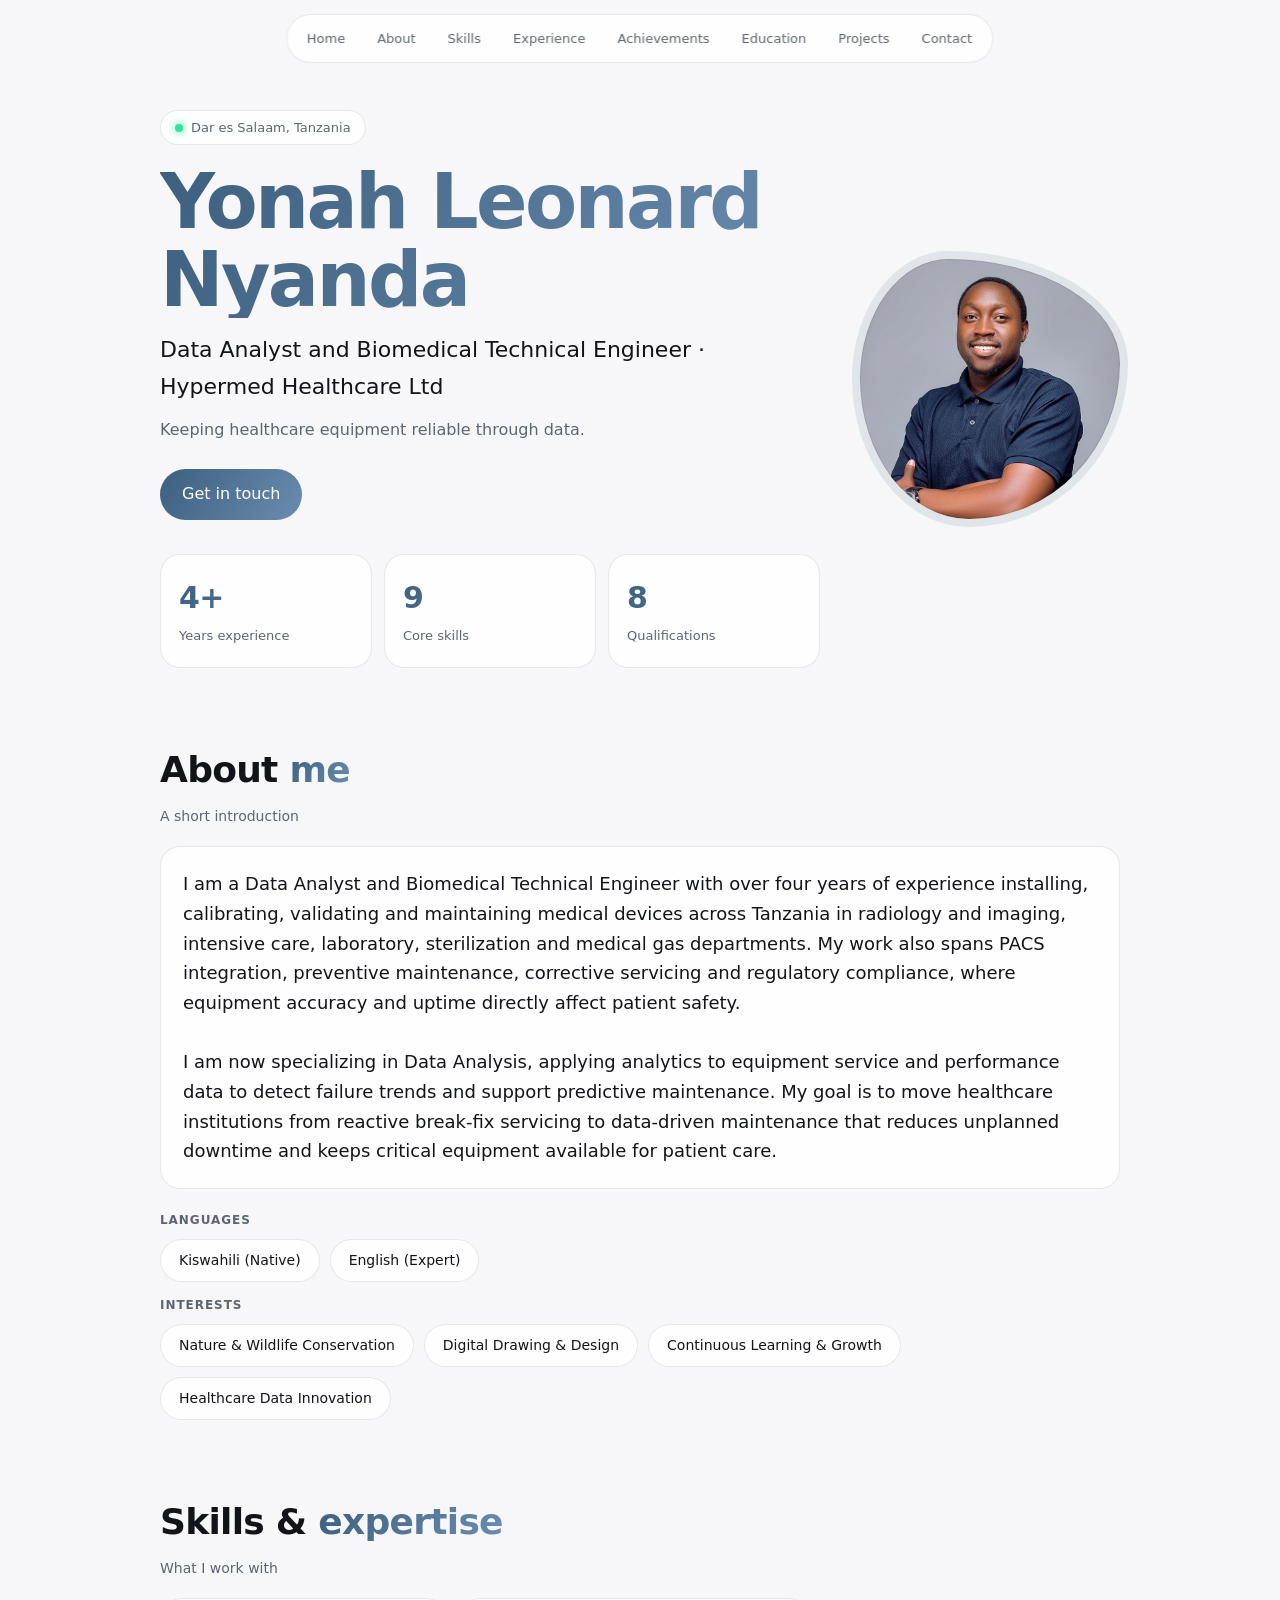
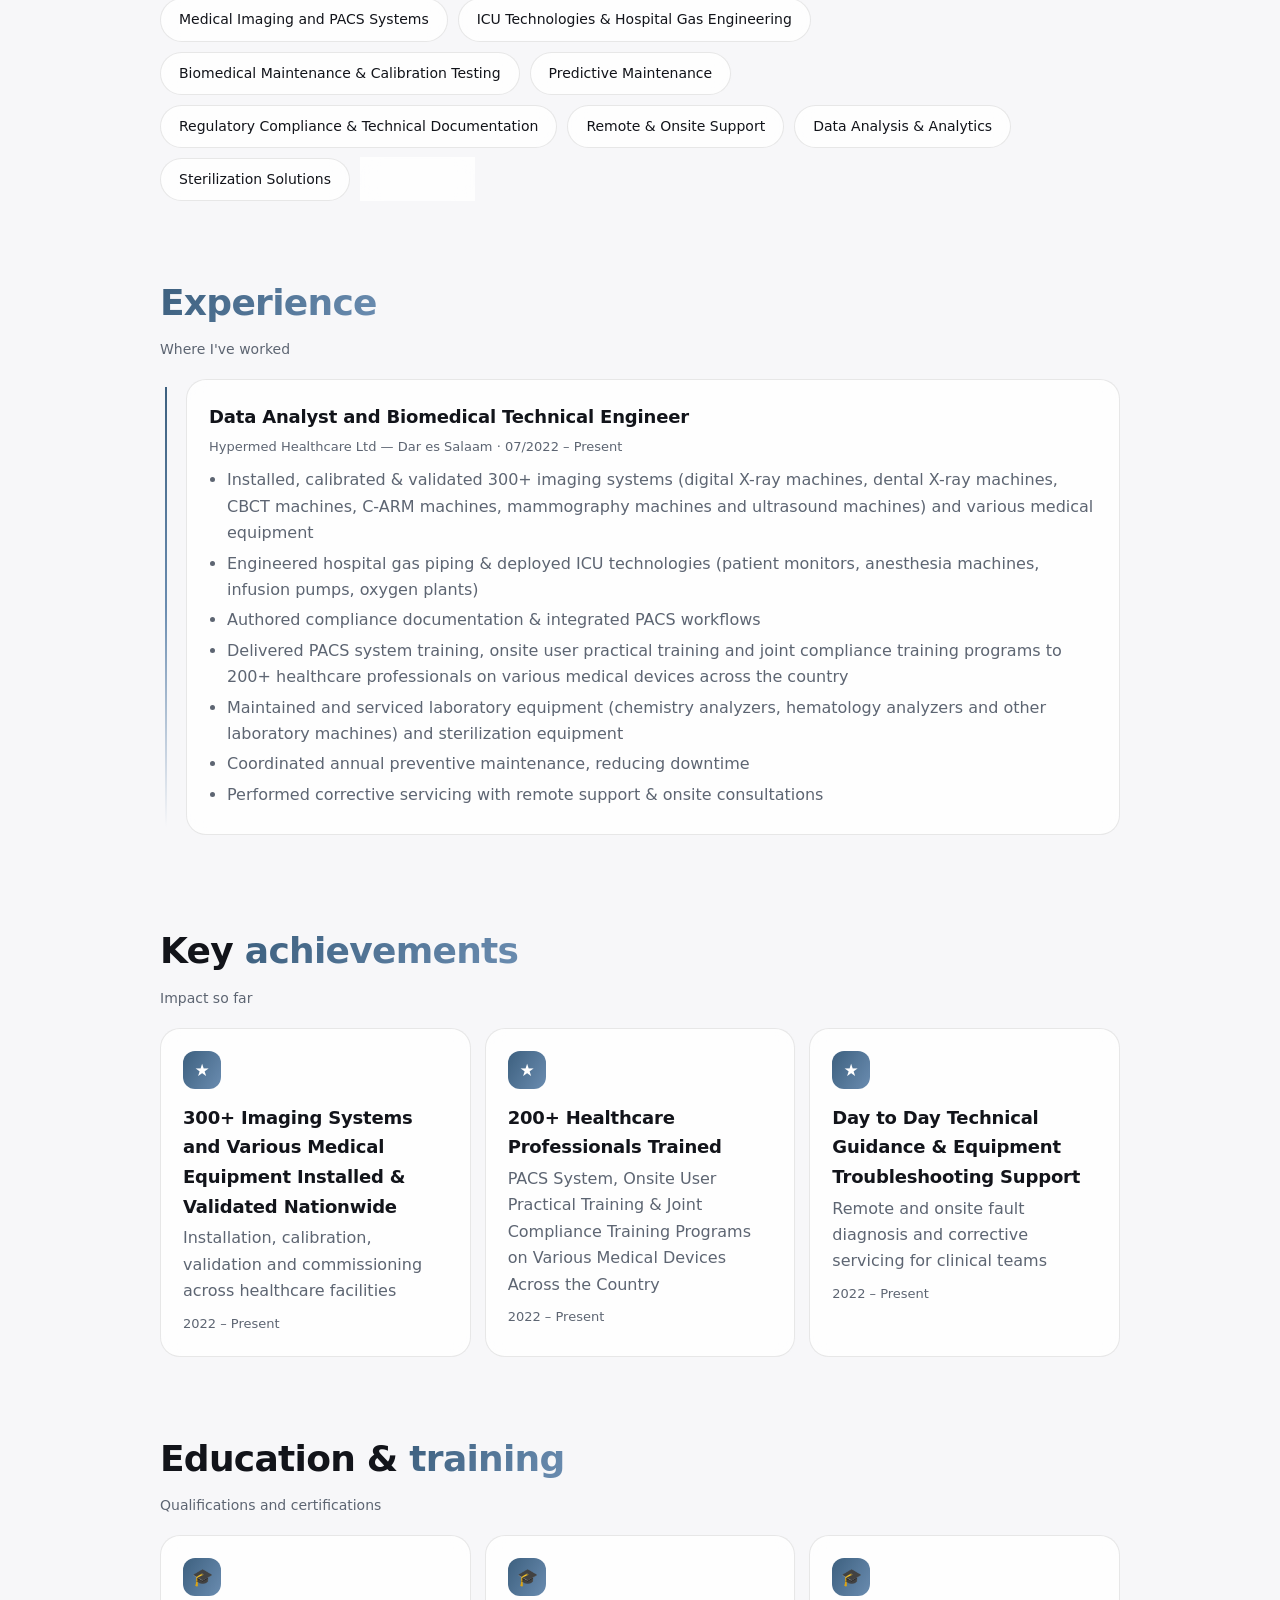
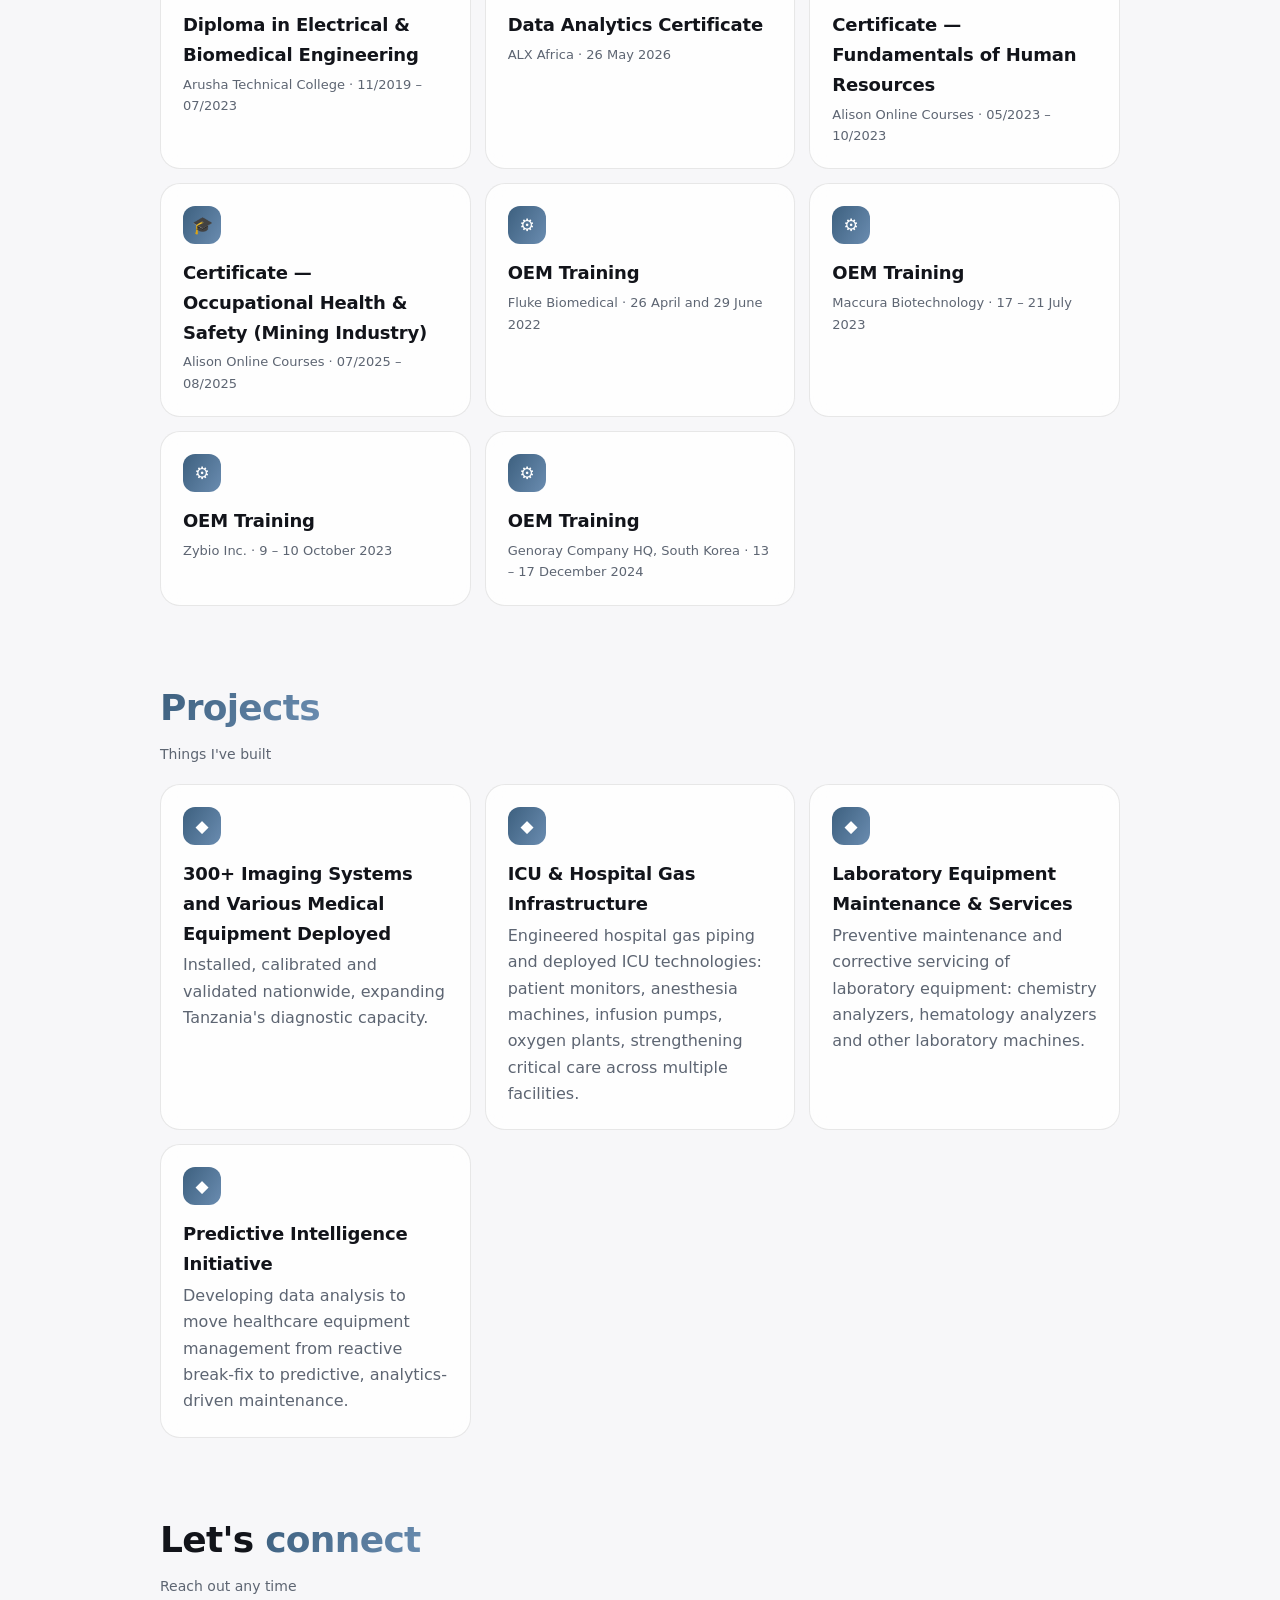
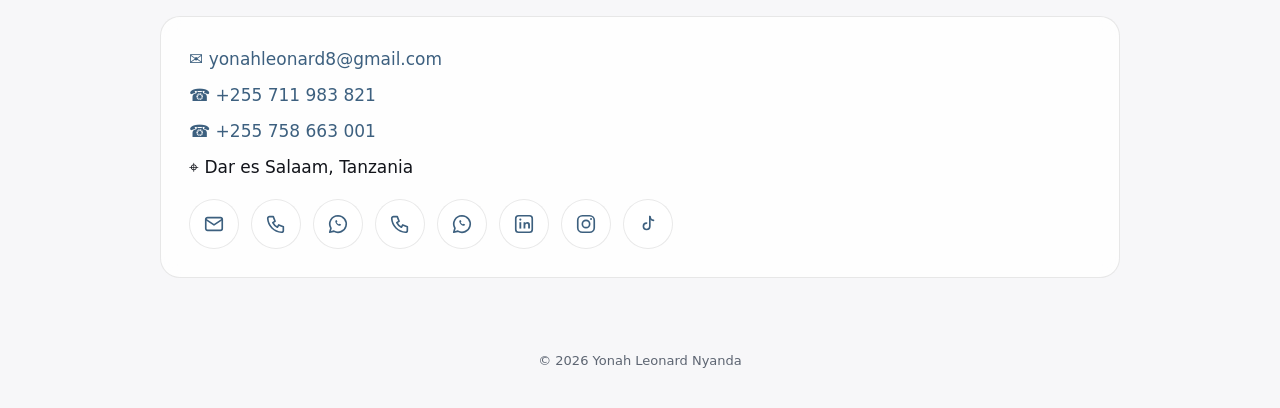
==== index.html @ 4f1885c7 "Add files via upload" ====
<!DOCTYPE html>
<html lang="en">
<head>
<meta charset="utf-8">
<meta name="viewport" content="width=device-width, initial-scale=1, viewport-fit=cover">
<title>Portfolio</title>
<style>
:root{--bg:#07080b;--card:rgba(255,255,255,.04);--tx:#f2f3f5;--mut:#8b93a1;--ac:#8fb0d4;--ac2:#4f7aa8;--on:#08111d;--bd:rgba(255,255,255,.09);--pn:#11131a;box-sizing:border-box;padding-top:env(safe-area-inset-top,0px);padding-bottom:env(safe-area-inset-bottom,0px)}
@media(prefers-color-scheme:light){:root:not([data-theme="dark"]){--bg:#f7f7f9;--card:rgba(255,255,255,.8);--tx:#12141a;--mut:#5d6572;--bd:rgba(0,0,0,.09);--pn:#fff;--ac:#3d607f;--ac2:#6a8cb0;--on:#fff}}
:root[data-theme="light"]{--bg:#f7f7f9;--card:rgba(255,255,255,.8);--tx:#12141a;--mut:#5d6572;--bd:rgba(0,0,0,.09);--pn:#fff;--ac:#3d607f;--ac2:#6a8cb0;--on:#fff}
*{box-sizing:border-box}html{scroll-behavior:smooth;scroll-padding-top:90px}
body{margin:0;background:var(--bg);color:var(--tx);font:16px/1.65 "Inter",system-ui,-apple-system,"Segoe UI",Roboto,sans-serif;overflow-x:hidden}
a{color:var(--ac);text-decoration:none}
.orb{position:fixed;border-radius:50%;filter:blur(110px);opacity:.28;pointer-events:none;z-index:0}
.o1{width:460px;height:460px;background:var(--ac);top:-120px;right:-100px}
.o2{width:380px;height:380px;background:var(--ac2);bottom:-120px;left:-120px;opacity:.18}
main,nav,footer{position:relative;z-index:1}
nav{position:fixed;top:calc(14px + env(safe-area-inset-top,0px));left:50%;transform:translateX(-50%);z-index:6;display:flex;gap:4px;padding:6px;border-radius:99px;background:var(--card);border:1px solid var(--bd);backdrop-filter:blur(16px);-webkit-backdrop-filter:blur(16px);max-width:calc(100% - 24px);overflow-x:auto;white-space:nowrap}
nav a{color:var(--mut);font-size:13px;padding:7px 14px;border-radius:99px;transition:.2s}
nav a:hover{color:var(--tx);background:var(--card)}
section{max-width:1000px;margin:0 auto;padding:36px 20px}
h2{font-size:clamp(26px,4vw,36px);letter-spacing:-.02em;margin:0 0 6px}
.sub{color:var(--mut);margin:0 0 18px;font-size:14px}
.grad{background:linear-gradient(120deg,var(--ac),var(--ac2));-webkit-background-clip:text;background-clip:text;color:transparent}
.hero{min-height:auto;display:flex;align-items:center;gap:40px;flex-wrap:wrap-reverse;padding-top:110px}
.hero .t{flex:1 1 340px}
.badge{display:inline-flex;align-items:center;gap:8px;padding:6px 14px;border-radius:99px;background:var(--card);border:1px solid var(--bd);font-size:13px;color:var(--mut);margin-bottom:18px}
.badge i{width:8px;height:8px;border-radius:50%;background:#2ee59d;box-shadow:0 0 10px #2ee59d}
h1{font-size:clamp(40px,8vw,76px);line-height:1.02;letter-spacing:-.035em;margin:0 0 14px}
.role{font-size:clamp(17px,2.4vw,22px);color:var(--tx);margin:0 0 12px;font-weight:500}
.tag{color:var(--mut);max-width:520px;margin:0}
.photo{width:min(260px,70vw);aspect-ratio:1;border-radius:34% 66% 58% 42%/46% 40% 60% 54%;background:var(--card) center/103% no-repeat;display:grid;place-items:center;font-size:72px;font-weight:800;border:1px solid var(--bd);box-shadow:0 0 0 8px color-mix(in srgb,var(--ac) 12%,transparent)}
.btns{display:flex;gap:10px;margin-top:26px;flex-wrap:wrap}
.btn{padding:12px 22px;border-radius:99px;border:1px solid var(--bd);background:var(--card);color:var(--tx);font:600 14px inherit;font-family:inherit;cursor:pointer;transition:.2s}
.btn:hover{transform:translateY(-2px);border-color:var(--ac)}
.btn.p{background:linear-gradient(120deg,var(--ac),var(--ac2));border:0;color:var(--on)}
.bento{display:grid;grid-template-columns:repeat(3,1fr);gap:12px;margin-top:34px}
.glass{background:var(--card);border:1px solid var(--bd);border-radius:20px;backdrop-filter:blur(10px);-webkit-backdrop-filter:blur(10px);transition:.25s}
.stat{padding:18px}.stat b{display:block;font-size:30px;letter-spacing:-.02em}.stat span{color:var(--mut);font-size:13px}
.chips{display:flex;flex-wrap:wrap;gap:10px}
.chip{padding:9px 18px;border-radius:99px;font-size:14px;transition:.2s}
.chip:hover{border-color:var(--ac);transform:translateY(-2px)}
.grid{display:grid;grid-template-columns:repeat(auto-fit,minmax(270px,1fr));gap:14px}
.card{padding:22px}.card:hover{transform:translateY(-4px);border-color:color-mix(in srgb,var(--ac) 55%,transparent)}
.card h3{margin:0 0 4px;font-size:18px;letter-spacing:-.01em}.card .m{color:var(--mut);font-size:13px;margin-bottom:10px}.card p{margin:0;color:var(--mut)}
.ico{width:38px;height:38px;border-radius:12px;display:grid;place-items:center;background:linear-gradient(120deg,var(--ac),var(--ac2));color:var(--on);margin-bottom:14px;font-size:17px}
.tl{position:relative;padding-left:26px}
.tl:before{content:"";position:absolute;left:5px;top:8px;bottom:8px;width:2px;background:linear-gradient(var(--ac),var(--ac2),transparent)}
.tl .card{margin-bottom:14px;position:relative}
.tl .card:before{content:"";position:absolute;left:-27px;top:28px;width:12px;height:12px;border-radius:50%;background:var(--ac);box-shadow:0 0 0 4px var(--bg),0 0 14px var(--ac)}
.contact{padding:28px;display:grid;gap:8px;font-size:17px}
.contact a,.contact span{display:block}.contact .soc{display:flex;gap:12px;flex-wrap:wrap;margin-top:10px}.contact .soc a{width:50px;height:50px;border-radius:50%;display:grid;place-items:center;border:1px solid var(--bd);background:var(--card);color:var(--ac);transition:.2s}.contact .soc a:hover{background:linear-gradient(120deg,var(--ac),var(--ac2));color:var(--on);transform:translateY(-3px);border-color:transparent}
footer{text-align:center;color:var(--mut);font-size:13px;padding:36px 20px}
.rv{opacity:0;transform:translateY(24px);transition:opacity .7s,transform .7s}.rv.in{opacity:1;transform:none}
#panel{position:fixed;inset:0 0 0 auto;width:min(440px,100%);background:var(--pn);border-left:1px solid var(--bd);z-index:10;transform:translateX(100%);transition:.3s;overflow:auto;padding:22px;padding-top:calc(22px + env(safe-area-inset-top,0px))}
#panel.open{transform:none}
#panel h3{margin:0 0 4px}#panel small{color:var(--mut);display:block;margin-bottom:14px}
#panel label{display:block;font-size:11px;color:var(--mut);margin:14px 0 5px;text-transform:uppercase;letter-spacing:.08em}
#panel input,#panel textarea{width:100%;padding:10px 12px;border-radius:12px;border:1px solid var(--bd);background:var(--card);color:var(--tx);font:inherit;font-size:14px}
#panel textarea{min-height:90px;resize:vertical}
#about-t{white-space:pre-line}.card ul{margin:0;padding-left:18px;color:var(--mut)}.card li{margin:4px 0}.meta{margin-top:22px}.meta b{display:block;font-size:12px;letter-spacing:.08em;text-transform:uppercase;color:var(--mut);margin:14px 0 8px}
@media(max-width:560px){.bento{grid-template-columns:1fr 1fr}}
@media print{nav,#panel,.btns,.orb{display:none!important}.rv{opacity:1;transform:none}.hero{min-height:0}}
</style>
</head>
<body>
<nav><a href="#top">Home</a><a href="#about">About</a><a href="#skills">Skills</a><a href="#exp">Experience</a><a href="#ach">Achievements</a><a href="#edu">Education</a><a href="#proj">Projects</a><a href="#contact">Contact</a></nav>
<main>
<section class="hero" id="top">
  <div class="t">
    <div class="badge"><i></i><span id="loc-b"></span></div>
    <h1 id="name" class="grad"></h1><p class="role" id="role"></p><p class="tag" id="tagline"></p>
    <div class="btns"><a class="btn p" href="#contact">Get in touch</a><button class="btn" style="display:none" onclick="window.print()">Save as PDF</button><button class="btn" style="display:none" onclick="togglePanel()">✎ Edit my details</button></div>
    <div class="bento" id="stats"></div>
  </div>
  <div class="photo" id="photo"></div>
</section>
<section id="about" class="rv"><h2>About <span class="grad">me</span></h2><p class="sub">A short introduction</p><div class="glass card" style="font-size:18px;color:var(--tx)" id="about-t"></div><div class="meta" id="meta"></div></section>
<section id="skills" class="rv"><h2>Skills &amp; <span class="grad">expertise</span></h2><p class="sub">What I work with</p><div class="chips" id="skills-l"></div></section>
<section id="exp" class="rv"><h2><span class="grad">Experience</span></h2><p class="sub">Where I've worked</p><div class="tl" id="exp-l"></div></section>
<section id="ach" class="rv"><h2>Key <span class="grad">achievements</span></h2><p class="sub">Impact so far</p><div class="grid" id="ach-l"></div></section>
<section id="edu" class="rv"><h2>Education &amp; <span class="grad">training</span></h2><p class="sub">Qualifications and certifications</p><div class="grid" id="edu-l"></div></section>
<section id="proj" class="rv"><h2><span class="grad">Projects</span></h2><p class="sub">Things I've built</p><div class="grid" id="proj-l"></div></section>
<section id="contact" class="rv"><h2>Let's <span class="grad">connect</span></h2><p class="sub">Reach out any time</p><div class="glass contact" id="contact-l"></div></section>
</main>
<footer id="foot"></footer>

<aside id="panel">
  <h3>Edit your details</h3><small>Changes appear live and are saved in this browser.</small>
  <label>Full name</label><input id="f-name">
  <label>Job title</label><input id="f-role">
  <label>Employer</label><input id="f-company">
  <label>Tagline</label><textarea id="f-tagline"></textarea>
  <label>Profile photo</label><input type="file" id="f-photo" accept="image/*">
  <label>About you</label><textarea id="f-about"></textarea>
  <label>Years of experience</label><input id="f-years">
  <label>Skills (comma separated)</label><textarea id="f-skills"></textarea>
  <label>Experience — one per line: Role | Company | Period | Description</label><textarea id="f-exp"></textarea>
  <label>Education &amp; training — one per line: Title | Institution | Year</label><textarea id="f-edu"></textarea>
  <label>Projects — one per line: Name | Description | Link (optional)</label><textarea id="f-proj"></textarea>
  <label>Key achievements — one per line: Title | Detail | Period</label><textarea id="f-ach"></textarea>
  <label>Languages (comma separated)</label><input id="f-lang">
  <label>Interests (comma separated)</label><textarea id="f-interests"></textarea>
  <label>Social links — one per line: Label | URL</label><textarea id="f-social"></textarea>
  <label>Email</label><input id="f-email" type="email">
  <label>Phone</label><input id="f-phone">
  <label>Location</label><input id="f-loc">
  <label>LinkedIn / website URL</label><input id="f-link">
  <div class="btns"><button class="btn p" onclick="togglePanel()">Done</button><button class="btn" onclick="resetAll()">Reset</button></div>
</aside>

<script>
var KEY="portfolio-v2";
var D={"name": "Yonah Leonard Nyanda", "role": "Data Analyst and Biomedical Technical Engineer", "company": "Hypermed Healthcare Ltd", "tagline": "Keeping healthcare equipment reliable through data.", "about": "I am a Data Analyst and Biomedical Technical Engineer with over four years of experience installing, calibrating, validating and maintaining medical devices across Tanzania in radiology and imaging, intensive care, laboratory, sterilization and medical gas departments. My work also spans PACS integration, preventive maintenance, corrective servicing and regulatory compliance, where equipment accuracy and uptime directly affect patient safety.\n\nI am now specializing in Data Analysis, applying analytics to equipment service and performance data to detect failure trends and support predictive maintenance. My goal is to move healthcare institutions from reactive break-fix servicing to data-driven maintenance that reduces unplanned downtime and keeps critical equipment available for patient care.", "years": "4+", "skills": "Medical Imaging and PACS Systems, ICU Technologies & Hospital Gas Engineering, Biomedical Maintenance & Calibration Testing, Predictive Maintenance, Regulatory Compliance & Technical Documentation, Remote & Onsite Support, Data Analysis & Analytics, Sterilization Solutions, Leadership", "exp": "Data Analyst and Biomedical Technical Engineer | Hypermed Healthcare Ltd — Dar es Salaam | 07/2022 – Present | Installed, calibrated & validated 300+ imaging systems (digital X-ray machines, dental X-ray machines, CBCT machines, C-ARM machines, mammography machines and ultrasound machines) and various medical equipment • Engineered hospital gas piping & deployed ICU technologies (patient monitors, anesthesia machines, infusion pumps, oxygen plants) • Authored compliance documentation & integrated PACS workflows • Delivered PACS system training, onsite user practical training and joint compliance training programs to 200+ healthcare professionals on various medical devices across the country • Maintained and serviced laboratory equipment (chemistry analyzers, hematology analyzers and other laboratory machines) and sterilization equipment • Coordinated annual preventive maintenance, reducing downtime • Performed corrective servicing with remote support & onsite consultations", "edu": "Diploma in Electrical & Biomedical Engineering | Arusha Technical College | 11/2019 – 07/2023\nData Analytics Certificate | ALX Africa | 26 May 2026\nCertificate — Fundamentals of Human Resources | Alison Online Courses | 05/2023 – 10/2023\nCertificate — Occupational Health & Safety (Mining Industry) | Alison Online Courses | 07/2025 – 08/2025\nOEM Training | Fluke Biomedical | 26 April and 29 June 2022\nOEM Training | Maccura Biotechnology | 17 – 21 July 2023\nOEM Training | Zybio Inc. | 9 – 10 October 2023\nOEM Training | Genoray Company HQ, South Korea | 13 – 17 December 2024", "proj": "300+ Imaging Systems and Various Medical Equipment Deployed | Installed, calibrated and validated nationwide, expanding Tanzania's diagnostic capacity. | \nICU & Hospital Gas Infrastructure | Engineered hospital gas piping and deployed ICU technologies: patient monitors, anesthesia machines, infusion pumps, oxygen plants, strengthening critical care across multiple facilities. | \nLaboratory Equipment Maintenance & Services | Preventive maintenance and corrective servicing of laboratory equipment: chemistry analyzers, hematology analyzers and other laboratory machines. | \nPredictive Intelligence Initiative | Developing data analysis to move healthcare equipment management from reactive break-fix to predictive, analytics-driven maintenance. | ", "ach": "300+ Imaging Systems and Various Medical Equipment Installed & Validated Nationwide | Installation, calibration, validation and commissioning across healthcare facilities | 2022 – Present\n200+ Healthcare Professionals Trained | PACS System, Onsite User Practical Training & Joint Compliance Training Programs on Various Medical Devices Across the Country | 2022 – Present\nDay to Day Technical Guidance & Equipment Troubleshooting Support | Remote and onsite fault diagnosis and corrective servicing for clinical teams | 2022 – Present", "lang": "Kiswahili (Native), English (Expert)", "interests": "Nature & Wildlife Conservation, Digital Drawing & Design, Continuous Learning & Growth, Healthcare Data Innovation", "social": "LinkedIn | https://www.linkedin.com/in/yonah-leonard-408133188/\nInstagram | https://www.instagram.com/mr_y.o.n.a.h.21\nTikTok | https://www.tiktok.com/@theoptimist21", "email": "yonahleonard8@gmail.com", "phone": "+255 711 983 821, +255 758 663 001", "loc": "Dar es Salaam, Tanzania", "link": "", "photo": "[data-uri]"};
try{var s=localStorage.getItem(KEY);if(s)D=Object.assign(D,JSON.parse(s))}catch(e){}
var $=function(i){return document.getElementById(i)};
function esc(t){return String(t).replace(/[&<>"]/g,function(c){return{"&":"&amp;","<":"&lt;",">":"&gt;",'"':"&quot;"}[c]})}
function rows(t){return t.split("\n").map(function(l){return l.trim()}).filter(Boolean).map(function(l){return l.split("|").map(function(x){return x.trim()})})}
function bul(s){var a=(s||"").split(" • ").map(function(x){return x.trim()}).filter(Boolean);return a.length>1?"<ul>"+a.map(function(x){return "<li>"+esc(x)+"</li>"}).join("")+"</ul>":"<p>"+esc(s||"")+"</p>"}
function render(){
  document.title=D.name+" — Portfolio";
  $("name").textContent=D.name;
  $("loc-b").textContent=D.loc||"Open to opportunities";
  $("role").textContent=D.role+(D.company?" · "+D.company:"");
  $("tagline").textContent=D.tagline;$("about-t").textContent=D.about;
  var p=$("photo");
  if(D.photo){p.style.backgroundImage="url("+D.photo+")";p.textContent=""}
  else{p.style.backgroundImage="none";p.innerHTML='<span class="grad">'+esc(D.name.split(/\s+/).filter(Boolean).slice(0,2).map(function(w){return w[0]}).join("").toUpperCase())+'</span>'}
  var sk=D.skills.split(",").map(function(x){return x.trim()}).filter(Boolean);
  var ex=rows(D.exp),ed=rows(D.edu),pr=rows(D.proj);
  $("stats").innerHTML=[[D.years,"Years experience"],[sk.length,"Core skills"],[ed.length,"Qualifications"]].map(function(s){return '<div class="glass stat"><b class="grad">'+esc(s[0]||"–")+'</b><span>'+s[1]+'</span></div>'}).join("");
  $("skills-l").innerHTML=sk.map(function(x){return '<span class="glass chip">'+esc(x)+'</span>'}).join("");
  $("exp-l").innerHTML=ex.map(function(r){return '<div class="glass card"><h3>'+esc(r[0]||"")+'</h3><div class="m">'+esc([r[1],r[2]].filter(Boolean).join(" · "))+'</div>'+bul(r[3])+'</div>'}).join("");
  $("ach-l").innerHTML=rows(D.ach).map(function(r){return '<div class="glass card"><div class="ico">★</div><h3>'+esc(r[0]||"")+'</h3><p>'+esc(r[1]||"")+'</p><div class="m" style="margin:8px 0 0">'+esc(r[2]||"")+'</div></div>'}).join("");
  var lg=D.lang.split(",").map(function(x){return x.trim()}).filter(Boolean),it=D.interests.split(",").map(function(x){return x.trim()}).filter(Boolean);
  $("meta").innerHTML=(lg.length?'<b>Languages</b><div class="chips">'+lg.map(function(x){return '<span class="glass chip">'+esc(x)+'</span>'}).join("")+'</div>':"")+(it.length?'<b>Interests</b><div class="chips">'+it.map(function(x){return '<span class="glass chip">'+esc(x)+'</span>'}).join("")+'</div>':"");
  $("edu-l").innerHTML=ed.map(function(r){var cert=/certif|diploma|degree/i.test(r[0]||"");return '<div class="glass card"><div class="ico">'+(cert?"🎓":"⚙")+'</div><h3>'+esc(r[0]||"")+'</h3><div class="m" style="margin:0">'+esc([r[1],r[2]].filter(Boolean).join(" · "))+'</div></div>'}).join("");
  $("proj-l").innerHTML=pr.map(function(r){var l=r[2]&&/^https?:\/\//.test(r[2])?'<p style="margin-top:10px"><a href="'+esc(r[2])+'" target="_blank" rel="noopener">View project →</a></p>':"";return '<div class="glass card"><div class="ico">◆</div><h3>'+esc(r[0]||"")+'</h3><p>'+esc(r[1]||"")+'</p>'+l+'</div>'}).join("");
  var c=[];
  if(D.email)c.push('<a href="mailto:'+esc(D.email)+'">✉ '+esc(D.email)+'</a>');
  var ph=(D.phone||"").split(",").map(function(x){return x.trim()}).filter(Boolean);
  ph.forEach(function(n){c.push('<a href="tel:+'+esc(n.replace(/\D/g,""))+'">☎ '+esc(n)+'</a>')});
  if(D.loc)c.push('<span>⌖ '+esc(D.loc)+'</span>');
  if(D.link&&/^https?:\/\//.test(D.link))c.push('<a href="'+esc(D.link)+'" target="_blank" rel="noopener">↗ '+esc(D.link)+'</a>');
  var IC={"mail": "<svg viewBox=\"0 0 24 24\" width=\"22\" height=\"22\" fill=\"none\" stroke=\"currentColor\" stroke-width=\"1.8\" stroke-linecap=\"round\" stroke-linejoin=\"round\"><rect x=\"3\" y=\"5\" width=\"18\" height=\"14\" rx=\"2\"/><path d=\"M3 7l9 6 9-6\"/></svg>", "phone": "<svg viewBox=\"0 0 24 24\" width=\"22\" height=\"22\" fill=\"none\" stroke=\"currentColor\" stroke-width=\"1.8\" stroke-linecap=\"round\" stroke-linejoin=\"round\"><path d=\"M5 4h4l2 5-2.5 1.5a11 11 0 0 0 5 5L15 13l5 2v4a2 2 0 0 1-2 2A16 16 0 0 1 3 6a2 2 0 0 1 2-2z\"/></svg>", "whatsapp": "<svg viewBox=\"0 0 24 24\" width=\"22\" height=\"22\" fill=\"none\" stroke=\"currentColor\" stroke-width=\"1.8\" stroke-linecap=\"round\" stroke-linejoin=\"round\"><path d=\"M12 3a9 9 0 0 0-7.7 13.6L3 21l4.5-1.2A9 9 0 1 0 12 3z\"/><path d=\"M9 8.5c0 3 2.500 5.500 5.500 5.500l1-1.500-1.800-.9-.8.8c-1-.4-1.900-1.300-2.300-2.300l.8-.8-.9-1.800z\" fill=\"currentColor\" stroke=\"none\"/></svg>", "linkedin": "<svg viewBox=\"0 0 24 24\" width=\"22\" height=\"22\" fill=\"none\" stroke=\"currentColor\" stroke-width=\"1.8\" stroke-linecap=\"round\" stroke-linejoin=\"round\"><rect x=\"3\" y=\"3\" width=\"18\" height=\"18\" rx=\"3\"/><rect x=\"7\" y=\"10\" width=\"2\" height=\"7\" fill=\"currentColor\" stroke=\"none\"/><circle cx=\"8\" cy=\"7.2\" r=\"1.200\" fill=\"currentColor\" stroke=\"none\"/><path d=\"M11.500 10h2v1c.5-.8 1.300-1.200 2.300-1.200 1.800 0 2.700 1.100 2.700 3V17h-2v-3.700c0-.9-.4-1.500-1.300-1.500s-1.700.6-1.700 1.600V17h-2z\" fill=\"currentColor\" stroke=\"none\"/></svg>", "instagram": "<svg viewBox=\"0 0 24 24\" width=\"22\" height=\"22\" fill=\"none\" stroke=\"currentColor\" stroke-width=\"1.8\" stroke-linecap=\"round\" stroke-linejoin=\"round\"><rect x=\"3\" y=\"3\" width=\"18\" height=\"18\" rx=\"5\"/><circle cx=\"12\" cy=\"12\" r=\"4\"/><circle cx=\"17.500\" cy=\"6.500\" r=\"1.100\" fill=\"currentColor\" stroke=\"none\"/></svg>", "tiktok": "<svg viewBox=\"0 0 24 24\" width=\"22\" height=\"22\" fill=\"none\" stroke=\"currentColor\" stroke-width=\"1.8\" stroke-linecap=\"round\" stroke-linejoin=\"round\"><path d=\"M14 4v10.500a3.500 3.500 0 1 1-3.500-3.500\"/><path d=\"M14 4c.3 2.300 1.800 3.800 4 4\"/></svg>", "link": "<svg viewBox=\"0 0 24 24\" width=\"22\" height=\"22\" fill=\"none\" stroke=\"currentColor\" stroke-width=\"1.8\" stroke-linecap=\"round\" stroke-linejoin=\"round\"><path d=\"M10 14a4 4 0 0 0 5.700 0l3-3a4 4 0 0 0-5.700-5.700l-1 1\"/><path d=\"M14 10a4 4 0 0 0-5.700 0l-3 3a4 4 0 0 0 5.700 5.700l1-1\"/></svg>"};
  var sc=[];function ib(h,k,l,x){sc.push('<a href="'+esc(h)+'"'+(x?' target="_blank" rel="noopener"':'')+' aria-label="'+esc(l)+'" title="'+esc(l)+'">'+IC[k]+'</a>')}
  if(D.email)ib("mailto:"+D.email,"mail","Email");
  ph.forEach(function(n,i){var dg=n.replace(/\D/g,"");ib("tel:+"+dg,"phone","Call "+n);ib("https://wa.me/"+dg,"whatsapp","WhatsApp "+n,1)});
  rows(D.social).forEach(function(r){if(r[1]&&/^https?:\/\//.test(r[1])){var n=(r[0]||"").toLowerCase();ib(r[1],IC[n]?n:"link",r[0]||"Link",1)}});
  $("contact-l").innerHTML=(c.join("")||'<span style="color:var(--mut)">Add your email and phone in the edit panel.</span>')+(sc.length?'<div class="soc">'+sc.join("")+'</div>':"");
  $("foot").textContent="© "+new Date().getFullYear()+" "+D.name;
}
var F={name:"f-name",role:"f-role",company:"f-company",tagline:"f-tagline",about:"f-about",years:"f-years",skills:"f-skills",exp:"f-exp",edu:"f-edu",proj:"f-proj",email:"f-email",phone:"f-phone",loc:"f-loc",link:"f-link",ach:"f-ach",lang:"f-lang",interests:"f-interests",social:"f-social"};
function save(){try{localStorage.setItem(KEY,JSON.stringify(D))}catch(e){}}
function fill(){Object.keys(F).forEach(function(k){$(F[k]).value=D[k]||""})}
Object.keys(F).forEach(function(k){$(F[k]).addEventListener("input",function(e){D[k]=e.target.value;save();render()})});
$("f-photo").addEventListener("change",function(e){
  var f=e.target.files[0];if(!f)return;var r=new FileReader();
  r.onload=function(){var im=new Image();im.onload=function(){var c=document.createElement("canvas"),m=420,k=Math.min(1,m/Math.max(im.width,im.height));c.width=im.width*k;c.height=im.height*k;c.getContext("2d").drawImage(im,0,0,c.width,c.height);D.photo=c.toDataURL("image/jpeg",.85);save();render()};im.src=r.result};
  r.readAsDataURL(f)});
function togglePanel(){$("panel").classList.toggle("open")}
function resetAll(){if(confirm("Reset everything to the starting details?")){try{localStorage.removeItem(KEY)}catch(e){}location.reload()}}
fill();render();
var rv=document.querySelectorAll(".rv");
if("IntersectionObserver" in window){var io=new IntersectionObserver(function(es){es.forEach(function(e){if(e.isIntersecting){e.target.classList.add("in");io.unobserve(e.target)}})},{threshold:.1});rv.forEach(function(x){io.observe(x)})}else{rv.forEach(function(x){x.classList.add("in")})}
</script>
</body>
</html>
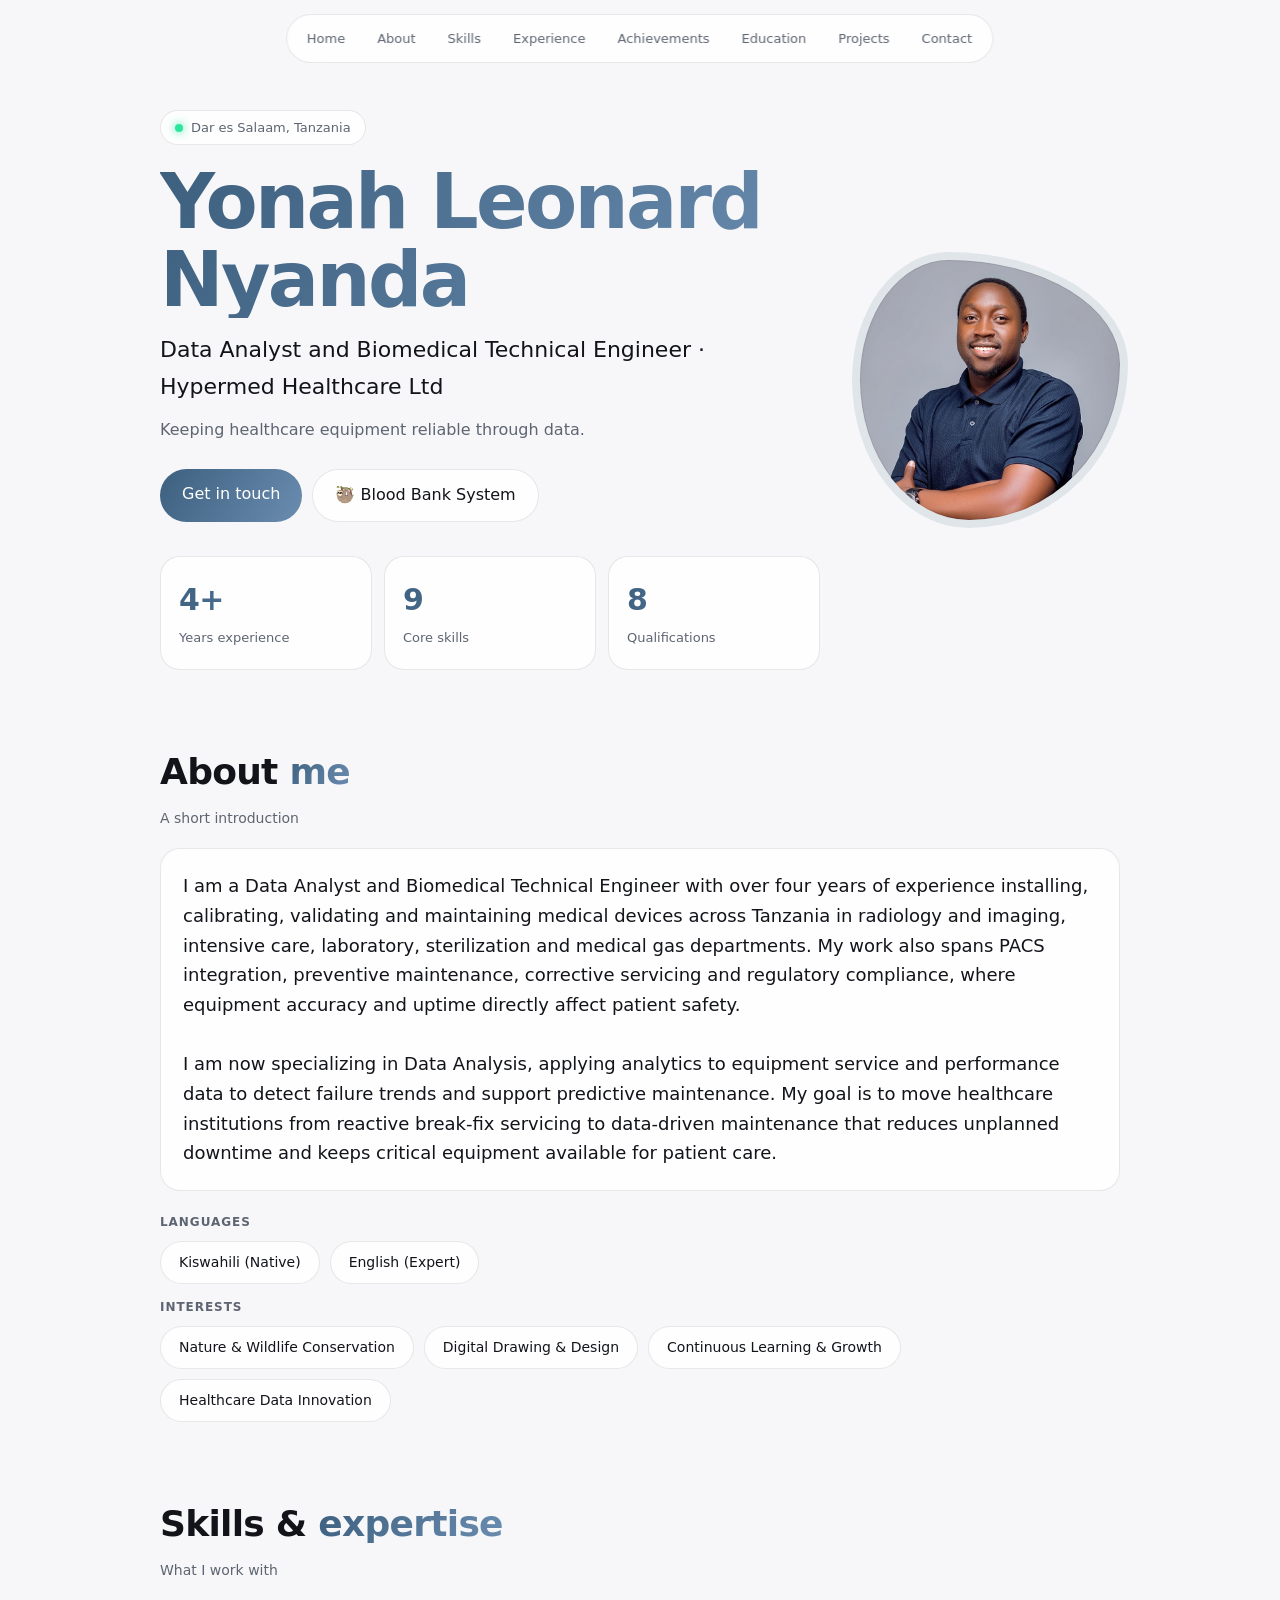
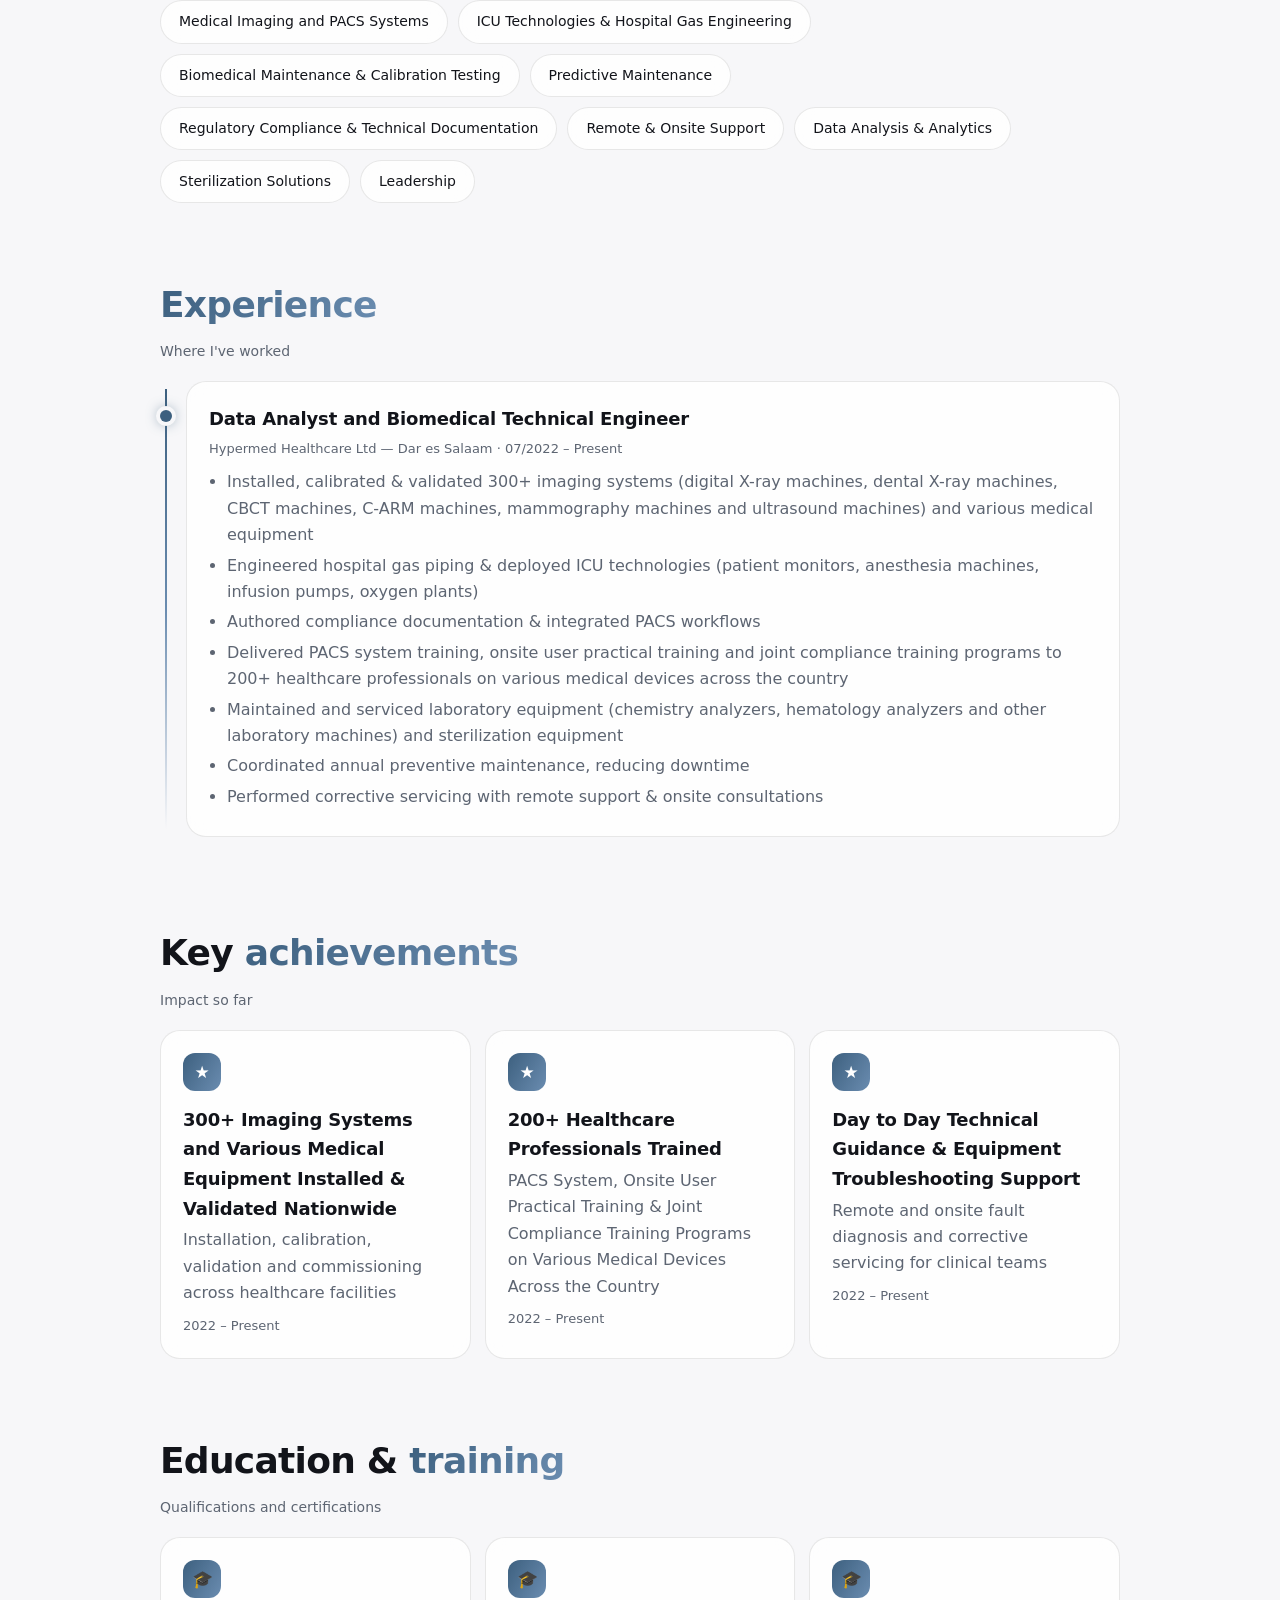
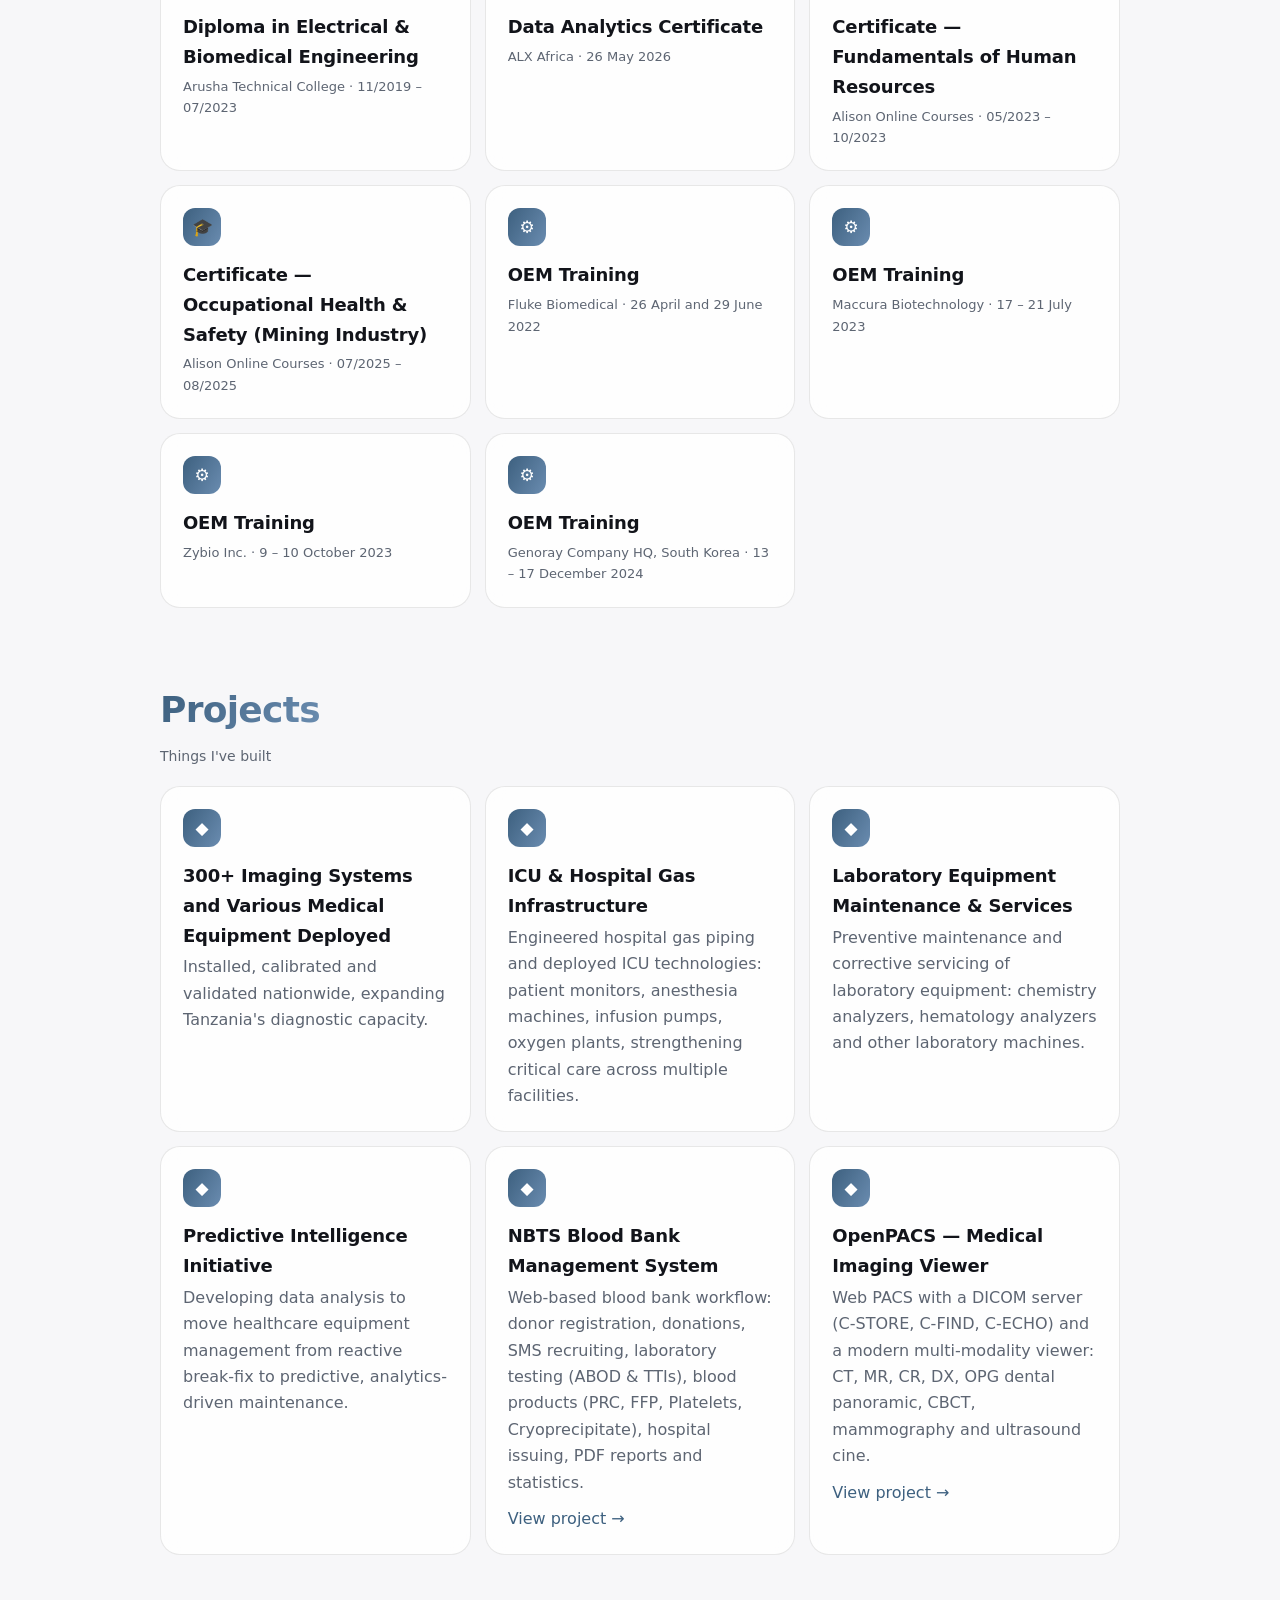
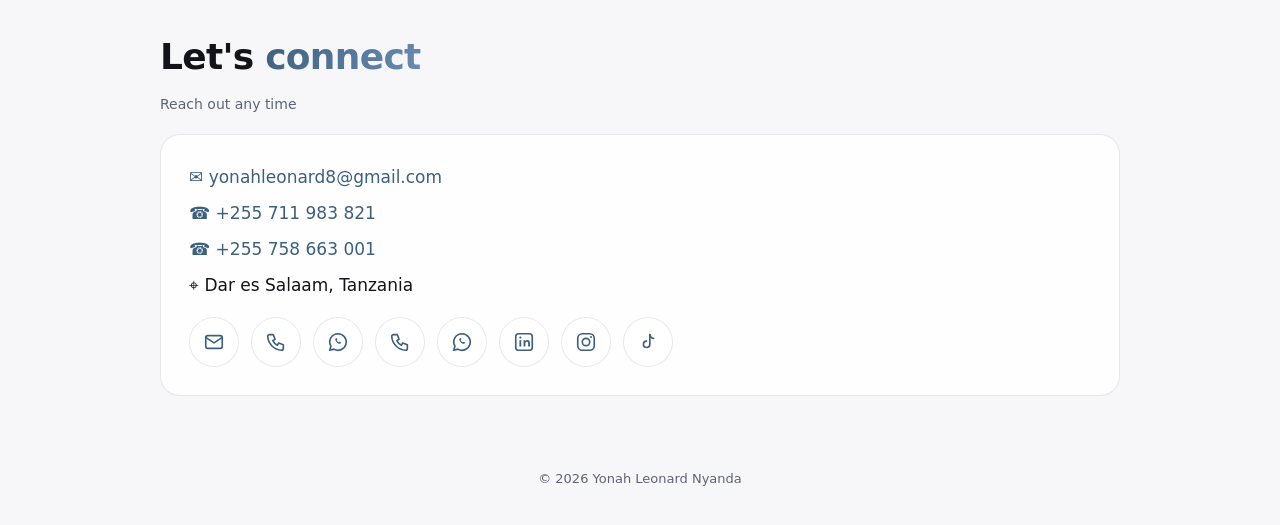
==== commit 249d841f: "Add project links to portfolio homepage and Render deployment support Co-authored-by: Sybers12 <Sybe" ====
--- a/index.html
+++ b/index.html
@@ -70,7 +70,7 @@
   <div class="t">
     <div class="badge"><i></i><span id="loc-b"></span></div>
     <h1 id="name" class="grad"></h1><p class="role" id="role"></p><p class="tag" id="tagline"></p>
-    <div class="btns"><a class="btn p" href="#contact">Get in touch</a><button class="btn" style="display:none" onclick="window.print()">Save as PDF</button><button class="btn" style="display:none" onclick="togglePanel()">✎ Edit my details</button></div>
+    <div class="btns"><a class="btn p" href="#contact">Get in touch</a><a class="btn" href="https://github.com/Sybers12/sybers12.github.io/tree/main/bloodbank" target="_blank" rel="noopener">🦥 Blood Bank System</a><button class="btn" style="display:none" onclick="window.print()">Save as PDF</button><button class="btn" style="display:none" onclick="togglePanel()">✎ Edit my details</button></div>
     <div class="bento" id="stats"></div>
   </div>
   <div class="photo" id="photo"></div>
@@ -111,7 +111,7 @@
 
 <script>
 var KEY="portfolio-v2";
-var D={"name": "Yonah Leonard Nyanda", "role": "Data Analyst and Biomedical Technical Engineer", "company": "Hypermed Healthcare Ltd", "tagline": "Keeping healthcare equipment reliable through data.", "about": "I am a Data Analyst and Biomedical Technical Engineer with over four years of experience installing, calibrating, validating and maintaining medical devices across Tanzania in radiology and imaging, intensive care, laboratory, sterilization and medical gas departments. My work also spans PACS integration, preventive maintenance, corrective servicing and regulatory compliance, where equipment accuracy and uptime directly affect patient safety.\n\nI am now specializing in Data Analysis, applying analytics to equipment service and performance data to detect failure trends and support predictive maintenance. My goal is to move healthcare institutions from reactive break-fix servicing to data-driven maintenance that reduces unplanned downtime and keeps critical equipment available for patient care.", "years": "4+", "skills": "Medical Imaging and PACS Systems, ICU Technologies & Hospital Gas Engineering, Biomedical Maintenance & Calibration Testing, Predictive Maintenance, Regulatory Compliance & Technical Documentation, Remote & Onsite Support, Data Analysis & Analytics, Sterilization Solutions, Leadership", "exp": "Data Analyst and Biomedical Technical Engineer | Hypermed Healthcare Ltd — Dar es Salaam | 07/2022 – Present | Installed, calibrated & validated 300+ imaging systems (digital X-ray machines, dental X-ray machines, CBCT machines, C-ARM machines, mammography machines and ultrasound machines) and various medical equipment • Engineered hospital gas piping & deployed ICU technologies (patient monitors, anesthesia machines, infusion pumps, oxygen plants) • Authored compliance documentation & integrated PACS workflows • Delivered PACS system training, onsite user practical training and joint compliance training programs to 200+ healthcare professionals on various medical devices across the country • Maintained and serviced laboratory equipment (chemistry analyzers, hematology analyzers and other laboratory machines) and sterilization equipment • Coordinated annual preventive maintenance, reducing downtime • Performed corrective servicing with remote support & onsite consultations", "edu": "Diploma in Electrical & Biomedical Engineering | Arusha Technical College | 11/2019 – 07/2023\nData Analytics Certificate | ALX Africa | 26 May 2026\nCertificate — Fundamentals of Human Resources | Alison Online Courses | 05/2023 – 10/2023\nCertificate — Occupational Health & Safety (Mining Industry) | Alison Online Courses | 07/2025 – 08/2025\nOEM Training | Fluke Biomedical | 26 April and 29 June 2022\nOEM Training | Maccura Biotechnology | 17 – 21 July 2023\nOEM Training | Zybio Inc. | 9 – 10 October 2023\nOEM Training | Genoray Company HQ, South Korea | 13 – 17 December 2024", "proj": "300+ Imaging Systems and Various Medical Equipment Deployed | Installed, calibrated and validated nationwide, expanding Tanzania's diagnostic capacity. | \nICU & Hospital Gas Infrastructure | Engineered hospital gas piping and deployed ICU technologies: patient monitors, anesthesia machines, infusion pumps, oxygen plants, strengthening critical care across multiple facilities. | \nLaboratory Equipment Maintenance & Services | Preventive maintenance and corrective servicing of laboratory equipment: chemistry analyzers, hematology analyzers and other laboratory machines. | \nPredictive Intelligence Initiative | Developing data analysis to move healthcare equipment management from reactive break-fix to predictive, analytics-driven maintenance. | ", "ach": "300+ Imaging Systems and Various Medical Equipment Installed & Validated Nationwide | Installation, calibration, validation and commissioning across healthcare facilities | 2022 – Present\n200+ Healthcare Professionals Trained | PACS System, Onsite User Practical Training & Joint Compliance Training Programs on Various Medical Devices Across the Country | 2022 – Present\nDay to Day Technical Guidance & Equipment Troubleshooting Support | Remote and onsite fault diagnosis and corrective servicing for clinical teams | 2022 – Present", "lang": "Kiswahili (Native), English (Expert)", "interests": "Nature & Wildlife Conservation, Digital Drawing & Design, Continuous Learning & Growth, Healthcare Data Innovation", "social": "LinkedIn | https://www.linkedin.com/in/yonah-leonard-408133188/\nInstagram | https://www.instagram.com/mr_y.o.n.a.h.21\nTikTok | https://www.tiktok.com/@theoptimist21", "email": "yonahleonard8@gmail.com", "phone": "+255 711 983 821, +255 758 663 001", "loc": "Dar es Salaam, Tanzania", "link": "", "photo": "[data-uri]"};
+var D={"name": "Yonah Leonard Nyanda", "role": "Data Analyst and Biomedical Technical Engineer", "company": "Hypermed Healthcare Ltd", "tagline": "Keeping healthcare equipment reliable through data.", "about": "I am a Data Analyst and Biomedical Technical Engineer with over four years of experience installing, calibrating, validating and maintaining medical devices across Tanzania in radiology and imaging, intensive care, laboratory, sterilization and medical gas departments. My work also spans PACS integration, preventive maintenance, corrective servicing and regulatory compliance, where equipment accuracy and uptime directly affect patient safety.\n\nI am now specializing in Data Analysis, applying analytics to equipment service and performance data to detect failure trends and support predictive maintenance. My goal is to move healthcare institutions from reactive break-fix servicing to data-driven maintenance that reduces unplanned downtime and keeps critical equipment available for patient care.", "years": "4+", "skills": "Medical Imaging and PACS Systems, ICU Technologies & Hospital Gas Engineering, Biomedical Maintenance & Calibration Testing, Predictive Maintenance, Regulatory Compliance & Technical Documentation, Remote & Onsite Support, Data Analysis & Analytics, Sterilization Solutions, Leadership", "exp": "Data Analyst and Biomedical Technical Engineer | Hypermed Healthcare Ltd — Dar es Salaam | 07/2022 – Present | Installed, calibrated & validated 300+ imaging systems (digital X-ray machines, dental X-ray machines, CBCT machines, C-ARM machines, mammography machines and ultrasound machines) and various medical equipment • Engineered hospital gas piping & deployed ICU technologies (patient monitors, anesthesia machines, infusion pumps, oxygen plants) • Authored compliance documentation & integrated PACS workflows • Delivered PACS system training, onsite user practical training and joint compliance training programs to 200+ healthcare professionals on various medical devices across the country • Maintained and serviced laboratory equipment (chemistry analyzers, hematology analyzers and other laboratory machines) and sterilization equipment • Coordinated annual preventive maintenance, reducing downtime • Performed corrective servicing with remote support & onsite consultations", "edu": "Diploma in Electrical & Biomedical Engineering | Arusha Technical College | 11/2019 – 07/2023\nData Analytics Certificate | ALX Africa | 26 May 2026\nCertificate — Fundamentals of Human Resources | Alison Online Courses | 05/2023 – 10/2023\nCertificate — Occupational Health & Safety (Mining Industry) | Alison Online Courses | 07/2025 – 08/2025\nOEM Training | Fluke Biomedical | 26 April and 29 June 2022\nOEM Training | Maccura Biotechnology | 17 – 21 July 2023\nOEM Training | Zybio Inc. | 9 – 10 October 2023\nOEM Training | Genoray Company HQ, South Korea | 13 – 17 December 2024", "proj": "300+ Imaging Systems and Various Medical Equipment Deployed | Installed, calibrated and validated nationwide, expanding Tanzania's diagnostic capacity. | \nICU & Hospital Gas Infrastructure | Engineered hospital gas piping and deployed ICU technologies: patient monitors, anesthesia machines, infusion pumps, oxygen plants, strengthening critical care across multiple facilities. | \nLaboratory Equipment Maintenance & Services | Preventive maintenance and corrective servicing of laboratory equipment: chemistry analyzers, hematology analyzers and other laboratory machines. | \nPredictive Intelligence Initiative | Developing data analysis to move healthcare equipment management from reactive break-fix to predictive, analytics-driven maintenance. | \nNBTS Blood Bank Management System | Web-based blood bank workflow: donor registration, donations, SMS recruiting, laboratory testing (ABOD & TTIs), blood products (PRC, FFP, Platelets, Cryoprecipitate), hospital issuing, PDF reports and statistics. | https://github.com/Sybers12/sybers12.github.io/tree/main/bloodbank\nOpenPACS — Medical Imaging Viewer | Web PACS with a DICOM server (C-STORE, C-FIND, C-ECHO) and a modern multi-modality viewer: CT, MR, CR, DX, OPG dental panoramic, CBCT, mammography and ultrasound cine. | https://github.com/Sybers12/sybers12.github.io/tree/main/pacs", "ach": "300+ Imaging Systems and Various Medical Equipment Installed & Validated Nationwide | Installation, calibration, validation and commissioning across healthcare facilities | 2022 – Present\n200+ Healthcare Professionals Trained | PACS System, Onsite User Practical Training & Joint Compliance Training Programs on Various Medical Devices Across the Country | 2022 – Present\nDay to Day Technical Guidance & Equipment Troubleshooting Support | Remote and onsite fault diagnosis and corrective servicing for clinical teams | 2022 – Present", "lang": "Kiswahili (Native), English (Expert)", "interests": "Nature & Wildlife Conservation, Digital Drawing & Design, Continuous Learning & Growth, Healthcare Data Innovation", "social": "LinkedIn | https://www.linkedin.com/in/yonah-leonard-408133188/\nInstagram | https://www.instagram.com/mr_y.o.n.a.h.21\nTikTok | https://www.tiktok.com/@theoptimist21", "email": "yonahleonard8@gmail.com", "phone": "+255 711 983 821, +255 758 663 001", "loc": "Dar es Salaam, Tanzania", "link": "", "photo": "[data-uri]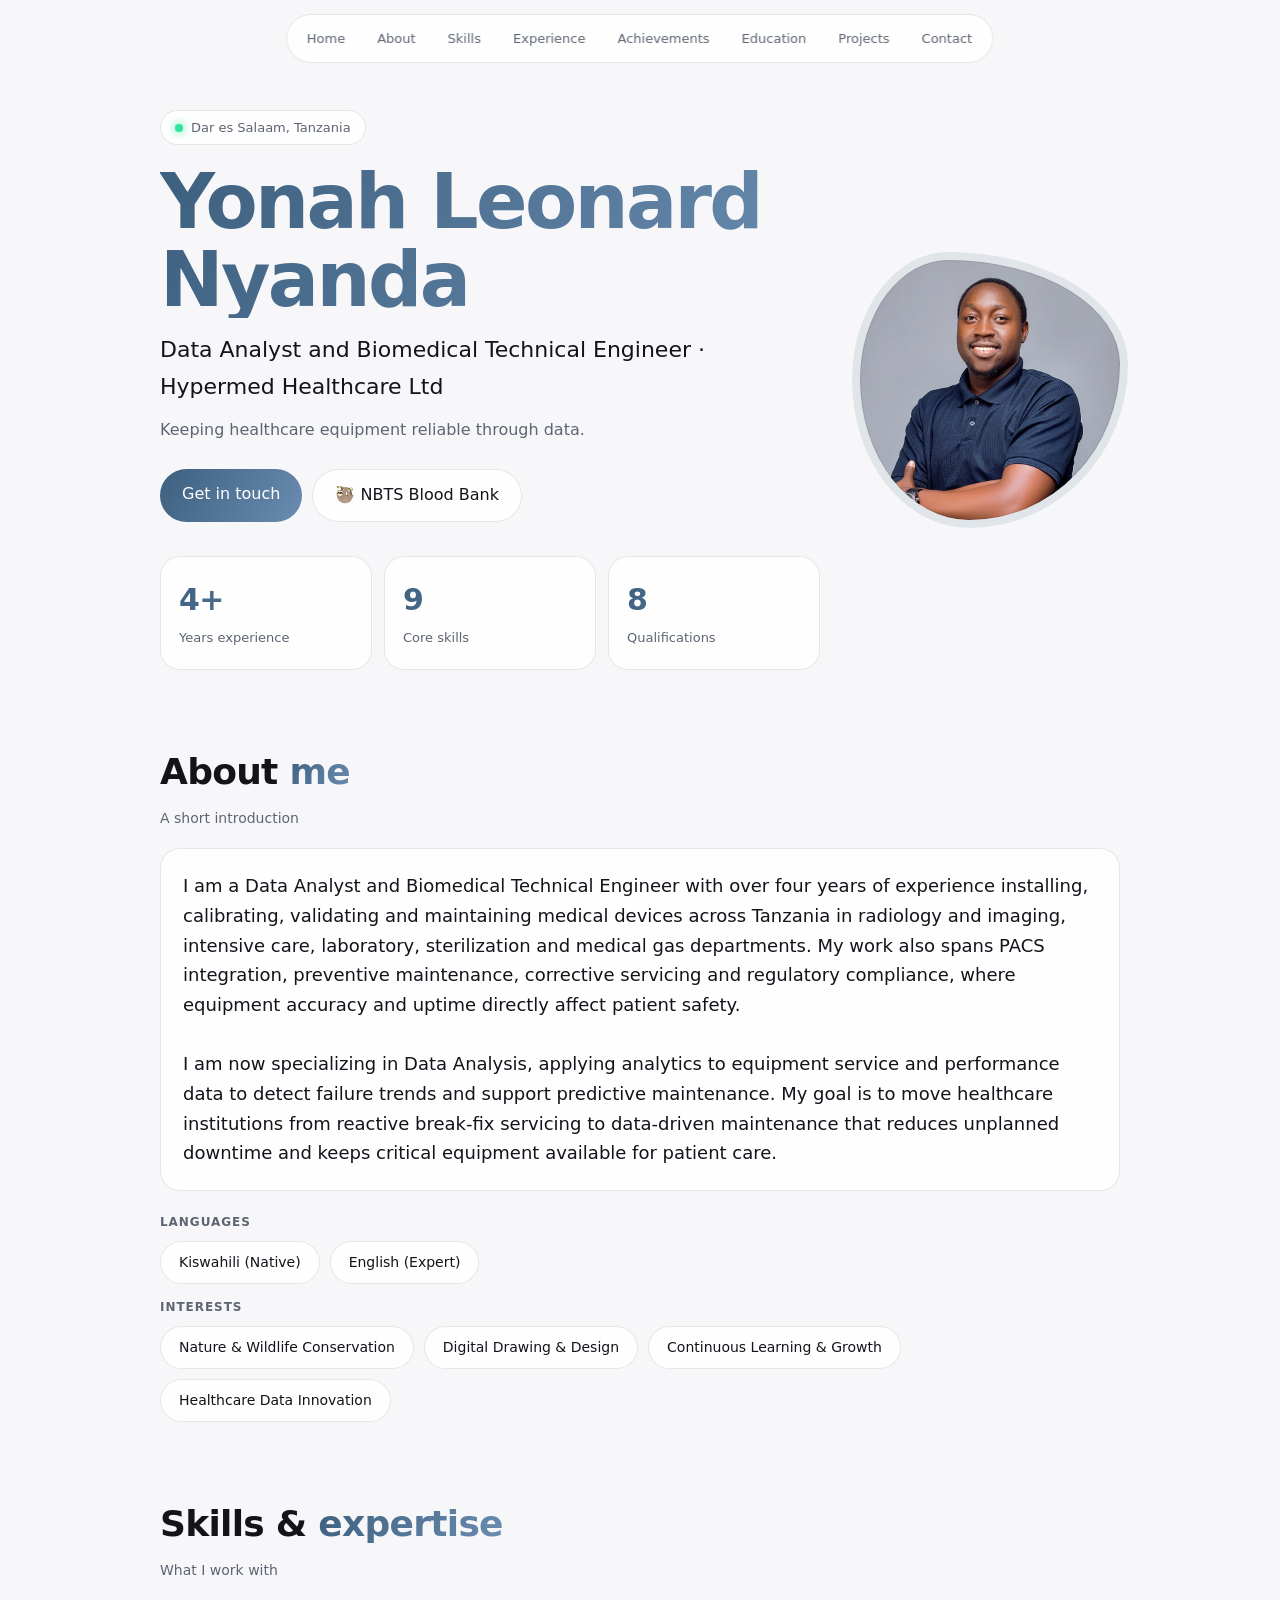
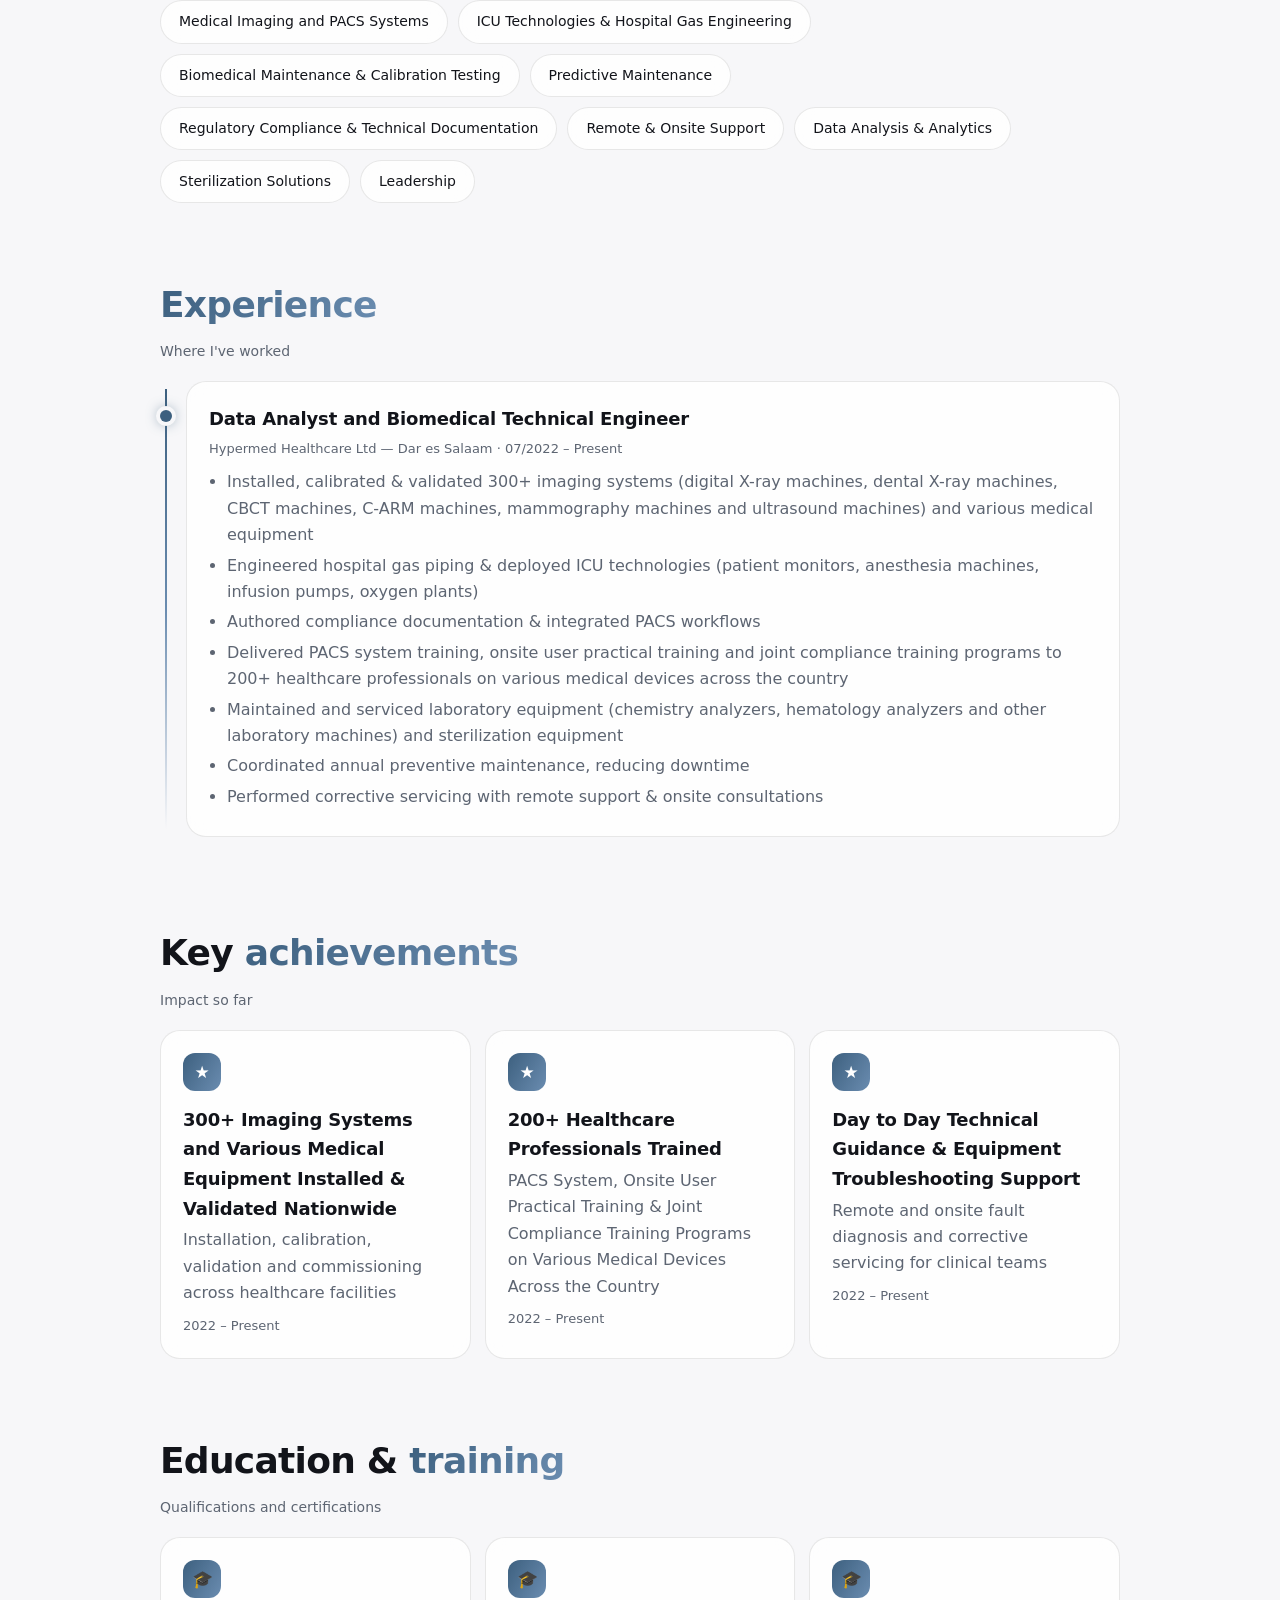
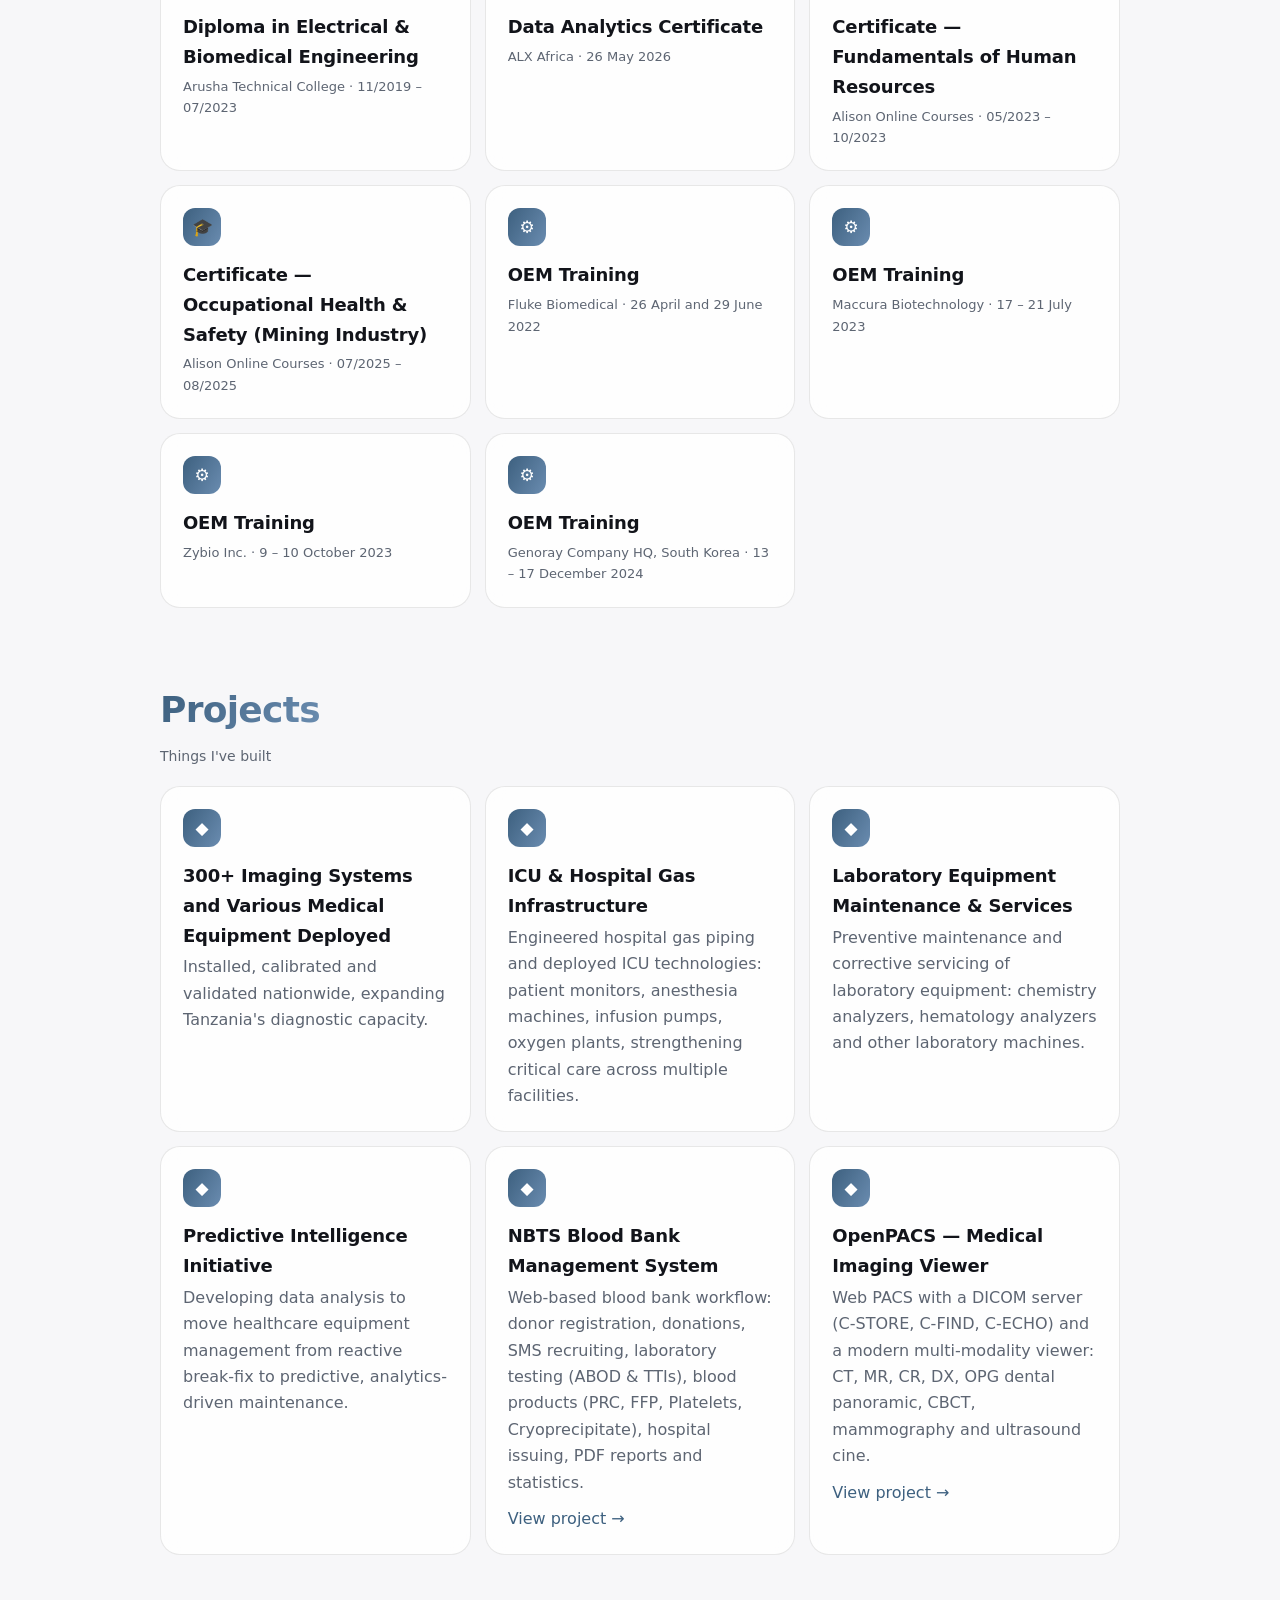
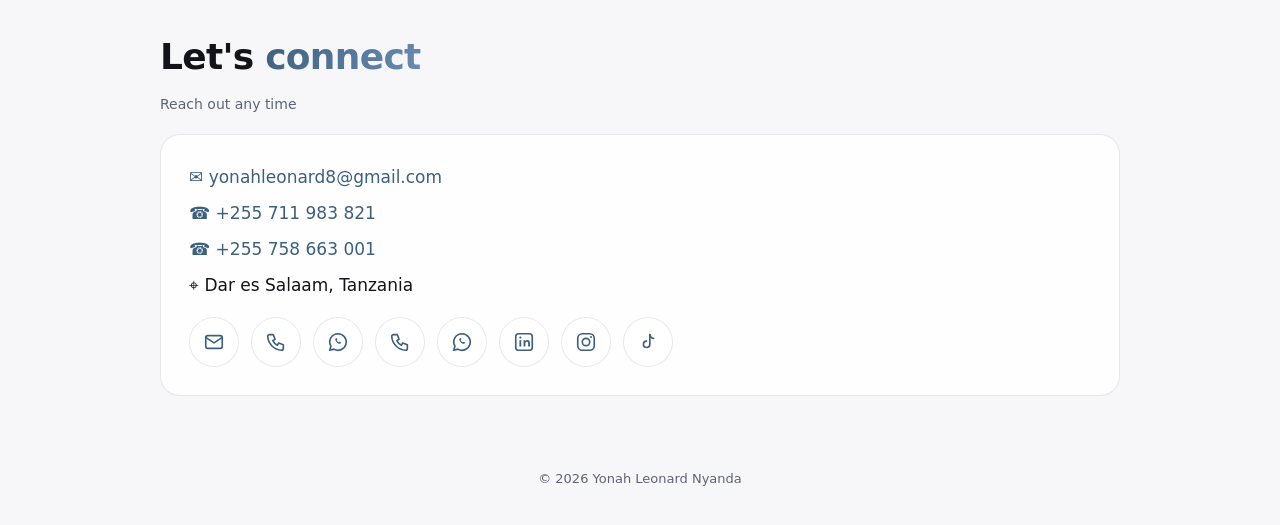
==== commit 479af3d7: "Rename homepage button to NBTS Blood Bank Co-authored-by: Sybers12 <Sybers12@users.noreply.github.co" ====
--- a/index.html
+++ b/index.html
@@ -70,7 +70,7 @@
   <div class="t">
     <div class="badge"><i></i><span id="loc-b"></span></div>
     <h1 id="name" class="grad"></h1><p class="role" id="role"></p><p class="tag" id="tagline"></p>
-    <div class="btns"><a class="btn p" href="#contact">Get in touch</a><a class="btn" href="https://github.com/Sybers12/sybers12.github.io/tree/main/bloodbank" target="_blank" rel="noopener">🦥 Blood Bank System</a><button class="btn" style="display:none" onclick="window.print()">Save as PDF</button><button class="btn" style="display:none" onclick="togglePanel()">✎ Edit my details</button></div>
+    <div class="btns"><a class="btn p" href="#contact">Get in touch</a><a class="btn" href="https://github.com/Sybers12/sybers12.github.io/tree/main/bloodbank" target="_blank" rel="noopener">🦥 NBTS Blood Bank</a><button class="btn" style="display:none" onclick="window.print()">Save as PDF</button><button class="btn" style="display:none" onclick="togglePanel()">✎ Edit my details</button></div>
     <div class="bento" id="stats"></div>
   </div>
   <div class="photo" id="photo"></div>
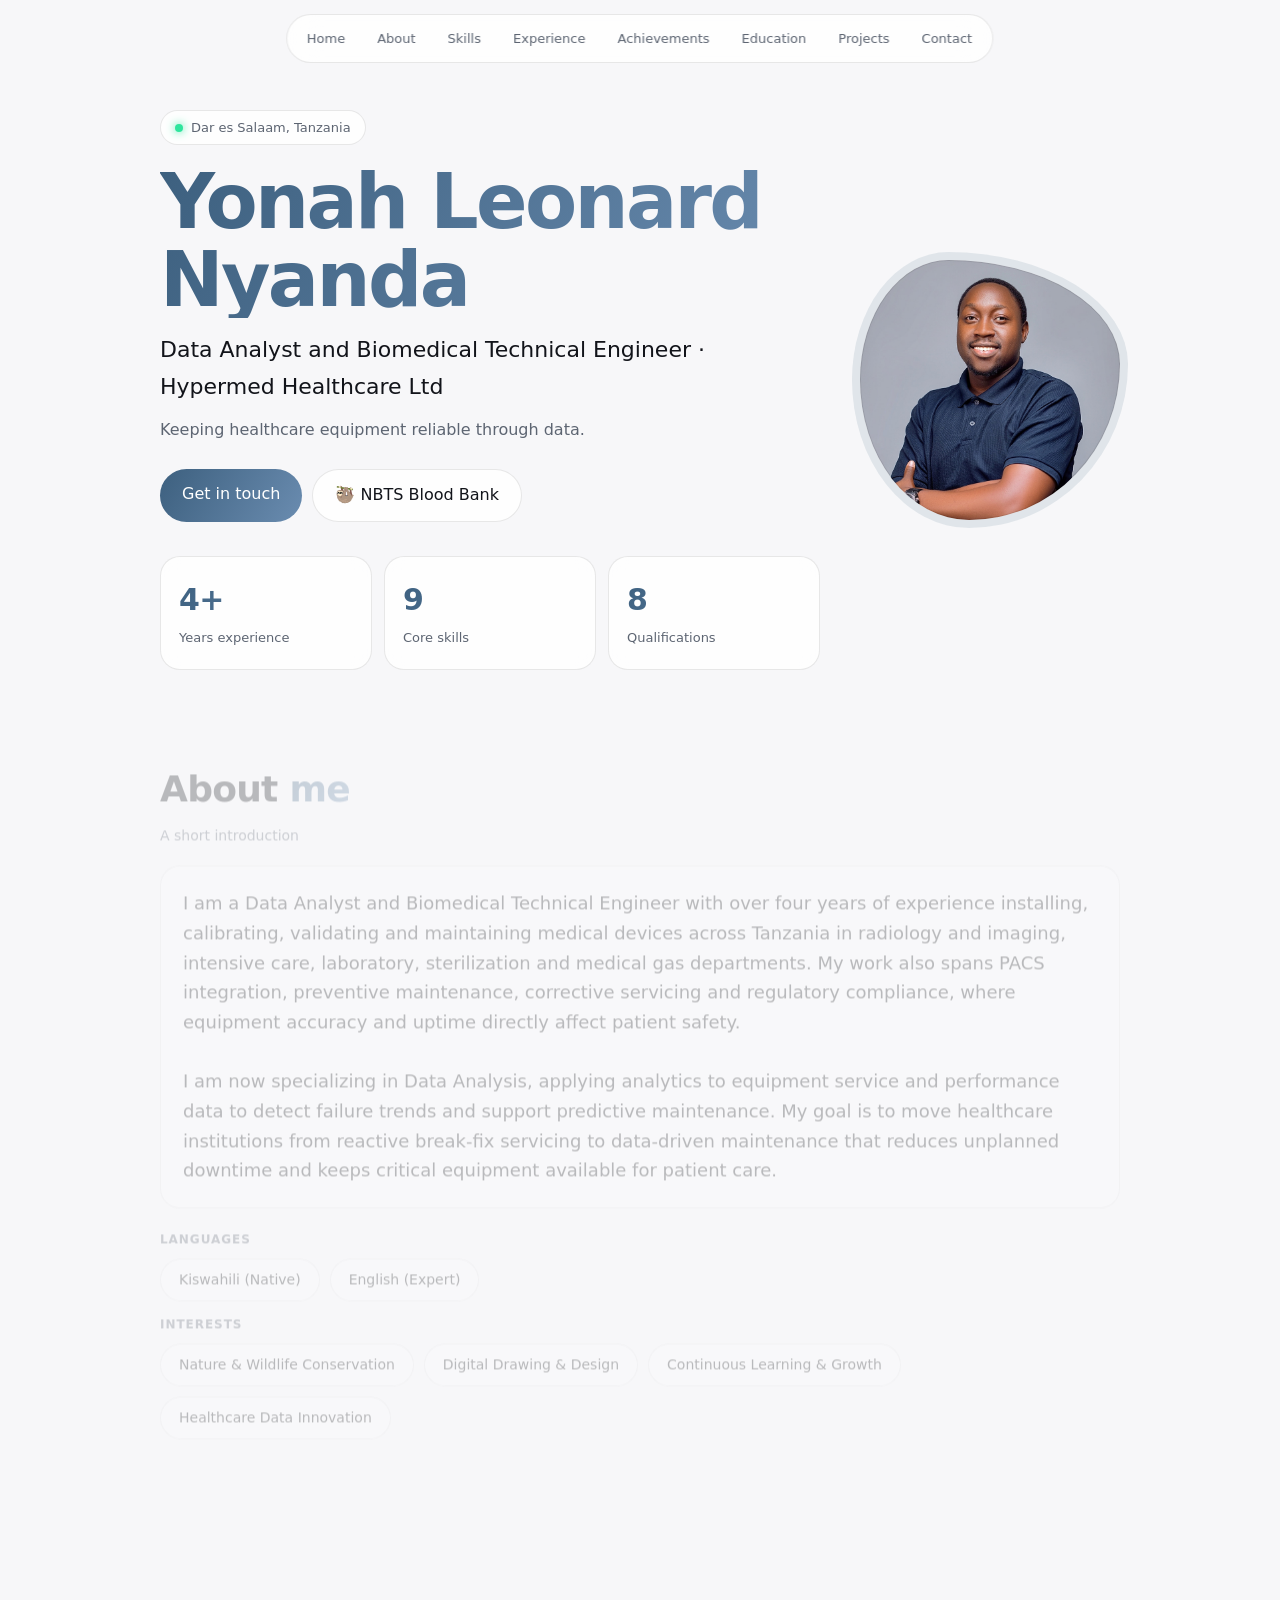
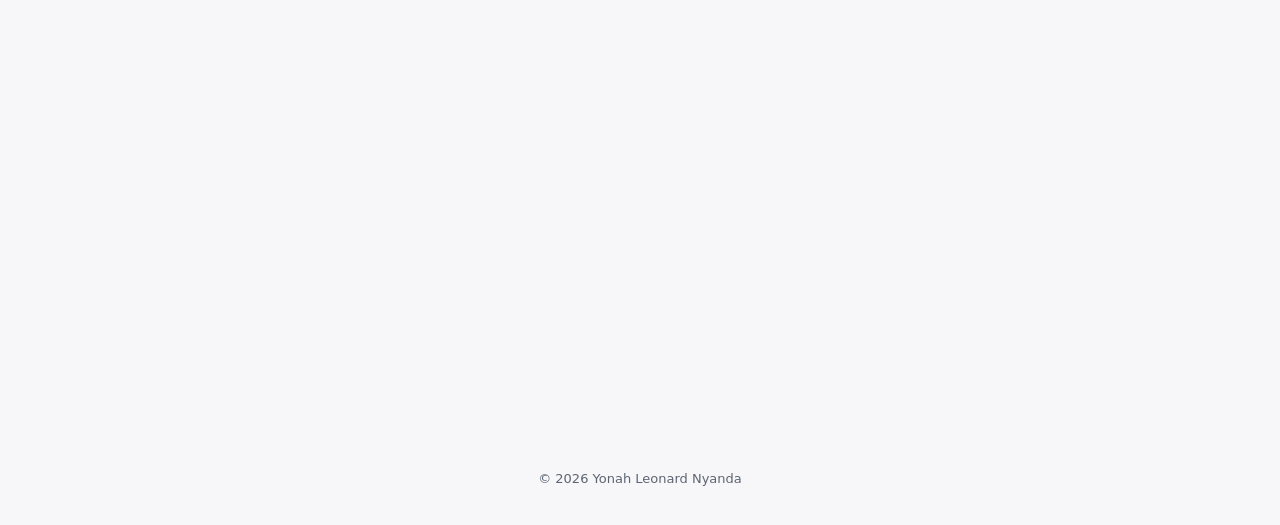
==== commit 2b165832: "Move portfolio into projects/portfolio with root redirect Co-authored-by: Sybers12 <Sybers12@users.n" ====
--- a/index.html
+++ b/index.html
@@ -2,167 +2,10 @@
 <html lang="en">
 <head>
 <meta charset="utf-8">
-<meta name="viewport" content="width=device-width, initial-scale=1, viewport-fit=cover">
-<title>Portfolio</title>
-<style>
-:root{--bg:#07080b;--card:rgba(255,255,255,.04);--tx:#f2f3f5;--mut:#8b93a1;--ac:#8fb0d4;--ac2:#4f7aa8;--on:#08111d;--bd:rgba(255,255,255,.09);--pn:#11131a;box-sizing:border-box;padding-top:env(safe-area-inset-top,0px);padding-bottom:env(safe-area-inset-bottom,0px)}
-@media(prefers-color-scheme:light){:root:not([data-theme="dark"]){--bg:#f7f7f9;--card:rgba(255,255,255,.8);--tx:#12141a;--mut:#5d6572;--bd:rgba(0,0,0,.09);--pn:#fff;--ac:#3d607f;--ac2:#6a8cb0;--on:#fff}}
-:root[data-theme="light"]{--bg:#f7f7f9;--card:rgba(255,255,255,.8);--tx:#12141a;--mut:#5d6572;--bd:rgba(0,0,0,.09);--pn:#fff;--ac:#3d607f;--ac2:#6a8cb0;--on:#fff}
-*{box-sizing:border-box}html{scroll-behavior:smooth;scroll-padding-top:90px}
-body{margin:0;background:var(--bg);color:var(--tx);font:16px/1.65 "Inter",system-ui,-apple-system,"Segoe UI",Roboto,sans-serif;overflow-x:hidden}
-a{color:var(--ac);text-decoration:none}
-.orb{position:fixed;border-radius:50%;filter:blur(110px);opacity:.28;pointer-events:none;z-index:0}
-.o1{width:460px;height:460px;background:var(--ac);top:-120px;right:-100px}
-.o2{width:380px;height:380px;background:var(--ac2);bottom:-120px;left:-120px;opacity:.18}
-main,nav,footer{position:relative;z-index:1}
-nav{position:fixed;top:calc(14px + env(safe-area-inset-top,0px));left:50%;transform:translateX(-50%);z-index:6;display:flex;gap:4px;padding:6px;border-radius:99px;background:var(--card);border:1px solid var(--bd);backdrop-filter:blur(16px);-webkit-backdrop-filter:blur(16px);max-width:calc(100% - 24px);overflow-x:auto;white-space:nowrap}
-nav a{color:var(--mut);font-size:13px;padding:7px 14px;border-radius:99px;transition:.2s}
-nav a:hover{color:var(--tx);background:var(--card)}
-section{max-width:1000px;margin:0 auto;padding:36px 20px}
-h2{font-size:clamp(26px,4vw,36px);letter-spacing:-.02em;margin:0 0 6px}
-.sub{color:var(--mut);margin:0 0 18px;font-size:14px}
-.grad{background:linear-gradient(120deg,var(--ac),var(--ac2));-webkit-background-clip:text;background-clip:text;color:transparent}
-.hero{min-height:auto;display:flex;align-items:center;gap:40px;flex-wrap:wrap-reverse;padding-top:110px}
-.hero .t{flex:1 1 340px}
-.badge{display:inline-flex;align-items:center;gap:8px;padding:6px 14px;border-radius:99px;background:var(--card);border:1px solid var(--bd);font-size:13px;color:var(--mut);margin-bottom:18px}
-.badge i{width:8px;height:8px;border-radius:50%;background:#2ee59d;box-shadow:0 0 10px #2ee59d}
-h1{font-size:clamp(40px,8vw,76px);line-height:1.02;letter-spacing:-.035em;margin:0 0 14px}
-.role{font-size:clamp(17px,2.4vw,22px);color:var(--tx);margin:0 0 12px;font-weight:500}
-.tag{color:var(--mut);max-width:520px;margin:0}
-.photo{width:min(260px,70vw);aspect-ratio:1;border-radius:34% 66% 58% 42%/46% 40% 60% 54%;background:var(--card) center/103% no-repeat;display:grid;place-items:center;font-size:72px;font-weight:800;border:1px solid var(--bd);box-shadow:0 0 0 8px color-mix(in srgb,var(--ac) 12%,transparent)}
-.btns{display:flex;gap:10px;margin-top:26px;flex-wrap:wrap}
-.btn{padding:12px 22px;border-radius:99px;border:1px solid var(--bd);background:var(--card);color:var(--tx);font:600 14px inherit;font-family:inherit;cursor:pointer;transition:.2s}
-.btn:hover{transform:translateY(-2px);border-color:var(--ac)}
-.btn.p{background:linear-gradient(120deg,var(--ac),var(--ac2));border:0;color:var(--on)}
-.bento{display:grid;grid-template-columns:repeat(3,1fr);gap:12px;margin-top:34px}
-.glass{background:var(--card);border:1px solid var(--bd);border-radius:20px;backdrop-filter:blur(10px);-webkit-backdrop-filter:blur(10px);transition:.25s}
-.stat{padding:18px}.stat b{display:block;font-size:30px;letter-spacing:-.02em}.stat span{color:var(--mut);font-size:13px}
-.chips{display:flex;flex-wrap:wrap;gap:10px}
-.chip{padding:9px 18px;border-radius:99px;font-size:14px;transition:.2s}
-.chip:hover{border-color:var(--ac);transform:translateY(-2px)}
-.grid{display:grid;grid-template-columns:repeat(auto-fit,minmax(270px,1fr));gap:14px}
-.card{padding:22px}.card:hover{transform:translateY(-4px);border-color:color-mix(in srgb,var(--ac) 55%,transparent)}
-.card h3{margin:0 0 4px;font-size:18px;letter-spacing:-.01em}.card .m{color:var(--mut);font-size:13px;margin-bottom:10px}.card p{margin:0;color:var(--mut)}
-.ico{width:38px;height:38px;border-radius:12px;display:grid;place-items:center;background:linear-gradient(120deg,var(--ac),var(--ac2));color:var(--on);margin-bottom:14px;font-size:17px}
-.tl{position:relative;padding-left:26px}
-.tl:before{content:"";position:absolute;left:5px;top:8px;bottom:8px;width:2px;background:linear-gradient(var(--ac),var(--ac2),transparent)}
-.tl .card{margin-bottom:14px;position:relative}
-.tl .card:before{content:"";position:absolute;left:-27px;top:28px;width:12px;height:12px;border-radius:50%;background:var(--ac);box-shadow:0 0 0 4px var(--bg),0 0 14px var(--ac)}
-.contact{padding:28px;display:grid;gap:8px;font-size:17px}
-.contact a,.contact span{display:block}.contact .soc{display:flex;gap:12px;flex-wrap:wrap;margin-top:10px}.contact .soc a{width:50px;height:50px;border-radius:50%;display:grid;place-items:center;border:1px solid var(--bd);background:var(--card);color:var(--ac);transition:.2s}.contact .soc a:hover{background:linear-gradient(120deg,var(--ac),var(--ac2));color:var(--on);transform:translateY(-3px);border-color:transparent}
-footer{text-align:center;color:var(--mut);font-size:13px;padding:36px 20px}
-.rv{opacity:0;transform:translateY(24px);transition:opacity .7s,transform .7s}.rv.in{opacity:1;transform:none}
-#panel{position:fixed;inset:0 0 0 auto;width:min(440px,100%);background:var(--pn);border-left:1px solid var(--bd);z-index:10;transform:translateX(100%);transition:.3s;overflow:auto;padding:22px;padding-top:calc(22px + env(safe-area-inset-top,0px))}
-#panel.open{transform:none}
-#panel h3{margin:0 0 4px}#panel small{color:var(--mut);display:block;margin-bottom:14px}
-#panel label{display:block;font-size:11px;color:var(--mut);margin:14px 0 5px;text-transform:uppercase;letter-spacing:.08em}
-#panel input,#panel textarea{width:100%;padding:10px 12px;border-radius:12px;border:1px solid var(--bd);background:var(--card);color:var(--tx);font:inherit;font-size:14px}
-#panel textarea{min-height:90px;resize:vertical}
-#about-t{white-space:pre-line}.card ul{margin:0;padding-left:18px;color:var(--mut)}.card li{margin:4px 0}.meta{margin-top:22px}.meta b{display:block;font-size:12px;letter-spacing:.08em;text-transform:uppercase;color:var(--mut);margin:14px 0 8px}
-@media(max-width:560px){.bento{grid-template-columns:1fr 1fr}}
-@media print{nav,#panel,.btns,.orb{display:none!important}.rv{opacity:1;transform:none}.hero{min-height:0}}
-</style>
+<meta http-equiv="refresh" content="0; url=projects/portfolio/index.html">
+<title>NBTS Portfolio — Redirecting…</title>
 </head>
-<body>
-<nav><a href="#top">Home</a><a href="#about">About</a><a href="#skills">Skills</a><a href="#exp">Experience</a><a href="#ach">Achievements</a><a href="#edu">Education</a><a href="#proj">Projects</a><a href="#contact">Contact</a></nav>
-<main>
-<section class="hero" id="top">
-  <div class="t">
-    <div class="badge"><i></i><span id="loc-b"></span></div>
-    <h1 id="name" class="grad"></h1><p class="role" id="role"></p><p class="tag" id="tagline"></p>
-    <div class="btns"><a class="btn p" href="#contact">Get in touch</a><a class="btn" href="https://github.com/Sybers12/sybers12.github.io/tree/main/bloodbank" target="_blank" rel="noopener">🦥 NBTS Blood Bank</a><button class="btn" style="display:none" onclick="window.print()">Save as PDF</button><button class="btn" style="display:none" onclick="togglePanel()">✎ Edit my details</button></div>
-    <div class="bento" id="stats"></div>
-  </div>
-  <div class="photo" id="photo"></div>
-</section>
-<section id="about" class="rv"><h2>About <span class="grad">me</span></h2><p class="sub">A short introduction</p><div class="glass card" style="font-size:18px;color:var(--tx)" id="about-t"></div><div class="meta" id="meta"></div></section>
-<section id="skills" class="rv"><h2>Skills &amp; <span class="grad">expertise</span></h2><p class="sub">What I work with</p><div class="chips" id="skills-l"></div></section>
-<section id="exp" class="rv"><h2><span class="grad">Experience</span></h2><p class="sub">Where I've worked</p><div class="tl" id="exp-l"></div></section>
-<section id="ach" class="rv"><h2>Key <span class="grad">achievements</span></h2><p class="sub">Impact so far</p><div class="grid" id="ach-l"></div></section>
-<section id="edu" class="rv"><h2>Education &amp; <span class="grad">training</span></h2><p class="sub">Qualifications and certifications</p><div class="grid" id="edu-l"></div></section>
-<section id="proj" class="rv"><h2><span class="grad">Projects</span></h2><p class="sub">Things I've built</p><div class="grid" id="proj-l"></div></section>
-<section id="contact" class="rv"><h2>Let's <span class="grad">connect</span></h2><p class="sub">Reach out any time</p><div class="glass contact" id="contact-l"></div></section>
-</main>
-<footer id="foot"></footer>
-
-<aside id="panel">
-  <h3>Edit your details</h3><small>Changes appear live and are saved in this browser.</small>
-  <label>Full name</label><input id="f-name">
-  <label>Job title</label><input id="f-role">
-  <label>Employer</label><input id="f-company">
-  <label>Tagline</label><textarea id="f-tagline"></textarea>
-  <label>Profile photo</label><input type="file" id="f-photo" accept="image/*">
-  <label>About you</label><textarea id="f-about"></textarea>
-  <label>Years of experience</label><input id="f-years">
-  <label>Skills (comma separated)</label><textarea id="f-skills"></textarea>
-  <label>Experience — one per line: Role | Company | Period | Description</label><textarea id="f-exp"></textarea>
-  <label>Education &amp; training — one per line: Title | Institution | Year</label><textarea id="f-edu"></textarea>
-  <label>Projects — one per line: Name | Description | Link (optional)</label><textarea id="f-proj"></textarea>
-  <label>Key achievements — one per line: Title | Detail | Period</label><textarea id="f-ach"></textarea>
-  <label>Languages (comma separated)</label><input id="f-lang">
-  <label>Interests (comma separated)</label><textarea id="f-interests"></textarea>
-  <label>Social links — one per line: Label | URL</label><textarea id="f-social"></textarea>
-  <label>Email</label><input id="f-email" type="email">
-  <label>Phone</label><input id="f-phone">
-  <label>Location</label><input id="f-loc">
-  <label>LinkedIn / website URL</label><input id="f-link">
-  <div class="btns"><button class="btn p" onclick="togglePanel()">Done</button><button class="btn" onclick="resetAll()">Reset</button></div>
-</aside>
-
-<script>
-var KEY="portfolio-v2";
-var D={"name": "Yonah Leonard Nyanda", "role": "Data Analyst and Biomedical Technical Engineer", "company": "Hypermed Healthcare Ltd", "tagline": "Keeping healthcare equipment reliable through data.", "about": "I am a Data Analyst and Biomedical Technical Engineer with over four years of experience installing, calibrating, validating and maintaining medical devices across Tanzania in radiology and imaging, intensive care, laboratory, sterilization and medical gas departments. My work also spans PACS integration, preventive maintenance, corrective servicing and regulatory compliance, where equipment accuracy and uptime directly affect patient safety.\n\nI am now specializing in Data Analysis, applying analytics to equipment service and performance data to detect failure trends and support predictive maintenance. My goal is to move healthcare institutions from reactive break-fix servicing to data-driven maintenance that reduces unplanned downtime and keeps critical equipment available for patient care.", "years": "4+", "skills": "Medical Imaging and PACS Systems, ICU Technologies & Hospital Gas Engineering, Biomedical Maintenance & Calibration Testing, Predictive Maintenance, Regulatory Compliance & Technical Documentation, Remote & Onsite Support, Data Analysis & Analytics, Sterilization Solutions, Leadership", "exp": "Data Analyst and Biomedical Technical Engineer | Hypermed Healthcare Ltd — Dar es Salaam | 07/2022 – Present | Installed, calibrated & validated 300+ imaging systems (digital X-ray machines, dental X-ray machines, CBCT machines, C-ARM machines, mammography machines and ultrasound machines) and various medical equipment • Engineered hospital gas piping & deployed ICU technologies (patient monitors, anesthesia machines, infusion pumps, oxygen plants) • Authored compliance documentation & integrated PACS workflows • Delivered PACS system training, onsite user practical training and joint compliance training programs to 200+ healthcare professionals on various medical devices across the country • Maintained and serviced laboratory equipment (chemistry analyzers, hematology analyzers and other laboratory machines) and sterilization equipment • Coordinated annual preventive maintenance, reducing downtime • Performed corrective servicing with remote support & onsite consultations", "edu": "Diploma in Electrical & Biomedical Engineering | Arusha Technical College | 11/2019 – 07/2023\nData Analytics Certificate | ALX Africa | 26 May 2026\nCertificate — Fundamentals of Human Resources | Alison Online Courses | 05/2023 – 10/2023\nCertificate — Occupational Health & Safety (Mining Industry) | Alison Online Courses | 07/2025 – 08/2025\nOEM Training | Fluke Biomedical | 26 April and 29 June 2022\nOEM Training | Maccura Biotechnology | 17 – 21 July 2023\nOEM Training | Zybio Inc. | 9 – 10 October 2023\nOEM Training | Genoray Company HQ, South Korea | 13 – 17 December 2024", "proj": "300+ Imaging Systems and Various Medical Equipment Deployed | Installed, calibrated and validated nationwide, expanding Tanzania's diagnostic capacity. | \nICU & Hospital Gas Infrastructure | Engineered hospital gas piping and deployed ICU technologies: patient monitors, anesthesia machines, infusion pumps, oxygen plants, strengthening critical care across multiple facilities. | \nLaboratory Equipment Maintenance & Services | Preventive maintenance and corrective servicing of laboratory equipment: chemistry analyzers, hematology analyzers and other laboratory machines. | \nPredictive Intelligence Initiative | Developing data analysis to move healthcare equipment management from reactive break-fix to predictive, analytics-driven maintenance. | \nNBTS Blood Bank Management System | Web-based blood bank workflow: donor registration, donations, SMS recruiting, laboratory testing (ABOD & TTIs), blood products (PRC, FFP, Platelets, Cryoprecipitate), hospital issuing, PDF reports and statistics. | https://github.com/Sybers12/sybers12.github.io/tree/main/bloodbank\nOpenPACS — Medical Imaging Viewer | Web PACS with a DICOM server (C-STORE, C-FIND, C-ECHO) and a modern multi-modality viewer: CT, MR, CR, DX, OPG dental panoramic, CBCT, mammography and ultrasound cine. | https://github.com/Sybers12/sybers12.github.io/tree/main/pacs", "ach": "300+ Imaging Systems and Various Medical Equipment Installed & Validated Nationwide | Installation, calibration, validation and commissioning across healthcare facilities | 2022 – Present\n200+ Healthcare Professionals Trained | PACS System, Onsite User Practical Training & Joint Compliance Training Programs on Various Medical Devices Across the Country | 2022 – Present\nDay to Day Technical Guidance & Equipment Troubleshooting Support | Remote and onsite fault diagnosis and corrective servicing for clinical teams | 2022 – Present", "lang": "Kiswahili (Native), English (Expert)", "interests": "Nature & Wildlife Conservation, Digital Drawing & Design, Continuous Learning & Growth, Healthcare Data Innovation", "social": "LinkedIn | https://www.linkedin.com/in/yonah-leonard-408133188/\nInstagram | https://www.instagram.com/mr_y.o.n.a.h.21\nTikTok | https://www.tiktok.com/@theoptimist21", "email": "yonahleonard8@gmail.com", "phone": "+255 711 983 821, +255 758 663 001", "loc": "Dar es Salaam, Tanzania", "link": "", "photo": "[data-uri]"};
-try{var s=localStorage.getItem(KEY);if(s)D=Object.assign(D,JSON.parse(s))}catch(e){}
-var $=function(i){return document.getElementById(i)};
-function esc(t){return String(t).replace(/[&<>"]/g,function(c){return{"&":"&amp;","<":"&lt;",">":"&gt;",'"':"&quot;"}[c]})}
-function rows(t){return t.split("\n").map(function(l){return l.trim()}).filter(Boolean).map(function(l){return l.split("|").map(function(x){return x.trim()})})}
-function bul(s){var a=(s||"").split(" • ").map(function(x){return x.trim()}).filter(Boolean);return a.length>1?"<ul>"+a.map(function(x){return "<li>"+esc(x)+"</li>"}).join("")+"</ul>":"<p>"+esc(s||"")+"</p>"}
-function render(){
-  document.title=D.name+" — Portfolio";
-  $("name").textContent=D.name;
-  $("loc-b").textContent=D.loc||"Open to opportunities";
-  $("role").textContent=D.role+(D.company?" · "+D.company:"");
-  $("tagline").textContent=D.tagline;$("about-t").textContent=D.about;
-  var p=$("photo");
-  if(D.photo){p.style.backgroundImage="url("+D.photo+")";p.textContent=""}
-  else{p.style.backgroundImage="none";p.innerHTML='<span class="grad">'+esc(D.name.split(/\s+/).filter(Boolean).slice(0,2).map(function(w){return w[0]}).join("").toUpperCase())+'</span>'}
-  var sk=D.skills.split(",").map(function(x){return x.trim()}).filter(Boolean);
-  var ex=rows(D.exp),ed=rows(D.edu),pr=rows(D.proj);
-  $("stats").innerHTML=[[D.years,"Years experience"],[sk.length,"Core skills"],[ed.length,"Qualifications"]].map(function(s){return '<div class="glass stat"><b class="grad">'+esc(s[0]||"–")+'</b><span>'+s[1]+'</span></div>'}).join("");
-  $("skills-l").innerHTML=sk.map(function(x){return '<span class="glass chip">'+esc(x)+'</span>'}).join("");
-  $("exp-l").innerHTML=ex.map(function(r){return '<div class="glass card"><h3>'+esc(r[0]||"")+'</h3><div class="m">'+esc([r[1],r[2]].filter(Boolean).join(" · "))+'</div>'+bul(r[3])+'</div>'}).join("");
-  $("ach-l").innerHTML=rows(D.ach).map(function(r){return '<div class="glass card"><div class="ico">★</div><h3>'+esc(r[0]||"")+'</h3><p>'+esc(r[1]||"")+'</p><div class="m" style="margin:8px 0 0">'+esc(r[2]||"")+'</div></div>'}).join("");
-  var lg=D.lang.split(",").map(function(x){return x.trim()}).filter(Boolean),it=D.interests.split(",").map(function(x){return x.trim()}).filter(Boolean);
-  $("meta").innerHTML=(lg.length?'<b>Languages</b><div class="chips">'+lg.map(function(x){return '<span class="glass chip">'+esc(x)+'</span>'}).join("")+'</div>':"")+(it.length?'<b>Interests</b><div class="chips">'+it.map(function(x){return '<span class="glass chip">'+esc(x)+'</span>'}).join("")+'</div>':"");
-  $("edu-l").innerHTML=ed.map(function(r){var cert=/certif|diploma|degree/i.test(r[0]||"");return '<div class="glass card"><div class="ico">'+(cert?"🎓":"⚙")+'</div><h3>'+esc(r[0]||"")+'</h3><div class="m" style="margin:0">'+esc([r[1],r[2]].filter(Boolean).join(" · "))+'</div></div>'}).join("");
-  $("proj-l").innerHTML=pr.map(function(r){var l=r[2]&&/^https?:\/\//.test(r[2])?'<p style="margin-top:10px"><a href="'+esc(r[2])+'" target="_blank" rel="noopener">View project →</a></p>':"";return '<div class="glass card"><div class="ico">◆</div><h3>'+esc(r[0]||"")+'</h3><p>'+esc(r[1]||"")+'</p>'+l+'</div>'}).join("");
-  var c=[];
-  if(D.email)c.push('<a href="mailto:'+esc(D.email)+'">✉ '+esc(D.email)+'</a>');
-  var ph=(D.phone||"").split(",").map(function(x){return x.trim()}).filter(Boolean);
-  ph.forEach(function(n){c.push('<a href="tel:+'+esc(n.replace(/\D/g,""))+'">☎ '+esc(n)+'</a>')});
-  if(D.loc)c.push('<span>⌖ '+esc(D.loc)+'</span>');
-  if(D.link&&/^https?:\/\//.test(D.link))c.push('<a href="'+esc(D.link)+'" target="_blank" rel="noopener">↗ '+esc(D.link)+'</a>');
-  var IC={"mail": "<svg viewBox=\"0 0 24 24\" width=\"22\" height=\"22\" fill=\"none\" stroke=\"currentColor\" stroke-width=\"1.8\" stroke-linecap=\"round\" stroke-linejoin=\"round\"><rect x=\"3\" y=\"5\" width=\"18\" height=\"14\" rx=\"2\"/><path d=\"M3 7l9 6 9-6\"/></svg>", "phone": "<svg viewBox=\"0 0 24 24\" width=\"22\" height=\"22\" fill=\"none\" stroke=\"currentColor\" stroke-width=\"1.8\" stroke-linecap=\"round\" stroke-linejoin=\"round\"><path d=\"M5 4h4l2 5-2.5 1.5a11 11 0 0 0 5 5L15 13l5 2v4a2 2 0 0 1-2 2A16 16 0 0 1 3 6a2 2 0 0 1 2-2z\"/></svg>", "whatsapp": "<svg viewBox=\"0 0 24 24\" width=\"22\" height=\"22\" fill=\"none\" stroke=\"currentColor\" stroke-width=\"1.8\" stroke-linecap=\"round\" stroke-linejoin=\"round\"><path d=\"M12 3a9 9 0 0 0-7.7 13.6L3 21l4.5-1.2A9 9 0 1 0 12 3z\"/><path d=\"M9 8.5c0 3 2.500 5.500 5.500 5.500l1-1.500-1.800-.9-.8.8c-1-.4-1.900-1.300-2.300-2.300l.8-.8-.9-1.800z\" fill=\"currentColor\" stroke=\"none\"/></svg>", "linkedin": "<svg viewBox=\"0 0 24 24\" width=\"22\" height=\"22\" fill=\"none\" stroke=\"currentColor\" stroke-width=\"1.8\" stroke-linecap=\"round\" stroke-linejoin=\"round\"><rect x=\"3\" y=\"3\" width=\"18\" height=\"18\" rx=\"3\"/><rect x=\"7\" y=\"10\" width=\"2\" height=\"7\" fill=\"currentColor\" stroke=\"none\"/><circle cx=\"8\" cy=\"7.2\" r=\"1.200\" fill=\"currentColor\" stroke=\"none\"/><path d=\"M11.500 10h2v1c.5-.8 1.300-1.200 2.300-1.200 1.800 0 2.700 1.100 2.700 3V17h-2v-3.700c0-.9-.4-1.500-1.300-1.500s-1.700.6-1.700 1.600V17h-2z\" fill=\"currentColor\" stroke=\"none\"/></svg>", "instagram": "<svg viewBox=\"0 0 24 24\" width=\"22\" height=\"22\" fill=\"none\" stroke=\"currentColor\" stroke-width=\"1.8\" stroke-linecap=\"round\" stroke-linejoin=\"round\"><rect x=\"3\" y=\"3\" width=\"18\" height=\"18\" rx=\"5\"/><circle cx=\"12\" cy=\"12\" r=\"4\"/><circle cx=\"17.500\" cy=\"6.500\" r=\"1.100\" fill=\"currentColor\" stroke=\"none\"/></svg>", "tiktok": "<svg viewBox=\"0 0 24 24\" width=\"22\" height=\"22\" fill=\"none\" stroke=\"currentColor\" stroke-width=\"1.8\" stroke-linecap=\"round\" stroke-linejoin=\"round\"><path d=\"M14 4v10.500a3.500 3.500 0 1 1-3.500-3.500\"/><path d=\"M14 4c.3 2.300 1.800 3.800 4 4\"/></svg>", "link": "<svg viewBox=\"0 0 24 24\" width=\"22\" height=\"22\" fill=\"none\" stroke=\"currentColor\" stroke-width=\"1.8\" stroke-linecap=\"round\" stroke-linejoin=\"round\"><path d=\"M10 14a4 4 0 0 0 5.700 0l3-3a4 4 0 0 0-5.700-5.700l-1 1\"/><path d=\"M14 10a4 4 0 0 0-5.700 0l-3 3a4 4 0 0 0 5.700 5.700l1-1\"/></svg>"};
-  var sc=[];function ib(h,k,l,x){sc.push('<a href="'+esc(h)+'"'+(x?' target="_blank" rel="noopener"':'')+' aria-label="'+esc(l)+'" title="'+esc(l)+'">'+IC[k]+'</a>')}
-  if(D.email)ib("mailto:"+D.email,"mail","Email");
-  ph.forEach(function(n,i){var dg=n.replace(/\D/g,"");ib("tel:+"+dg,"phone","Call "+n);ib("https://wa.me/"+dg,"whatsapp","WhatsApp "+n,1)});
-  rows(D.social).forEach(function(r){if(r[1]&&/^https?:\/\//.test(r[1])){var n=(r[0]||"").toLowerCase();ib(r[1],IC[n]?n:"link",r[0]||"Link",1)}});
-  $("contact-l").innerHTML=(c.join("")||'<span style="color:var(--mut)">Add your email and phone in the edit panel.</span>')+(sc.length?'<div class="soc">'+sc.join("")+'</div>':"");
-  $("foot").textContent="© "+new Date().getFullYear()+" "+D.name;
-}
-var F={name:"f-name",role:"f-role",company:"f-company",tagline:"f-tagline",about:"f-about",years:"f-years",skills:"f-skills",exp:"f-exp",edu:"f-edu",proj:"f-proj",email:"f-email",phone:"f-phone",loc:"f-loc",link:"f-link",ach:"f-ach",lang:"f-lang",interests:"f-interests",social:"f-social"};
-function save(){try{localStorage.setItem(KEY,JSON.stringify(D))}catch(e){}}
-function fill(){Object.keys(F).forEach(function(k){$(F[k]).value=D[k]||""})}
-Object.keys(F).forEach(function(k){$(F[k]).addEventListener("input",function(e){D[k]=e.target.value;save();render()})});
-$("f-photo").addEventListener("change",function(e){
-  var f=e.target.files[0];if(!f)return;var r=new FileReader();
-  r.onload=function(){var im=new Image();im.onload=function(){var c=document.createElement("canvas"),m=420,k=Math.min(1,m/Math.max(im.width,im.height));c.width=im.width*k;c.height=im.height*k;c.getContext("2d").drawImage(im,0,0,c.width,c.height);D.photo=c.toDataURL("image/jpeg",.85);save();render()};im.src=r.result};
-  r.readAsDataURL(f)});
-function togglePanel(){$("panel").classList.toggle("open")}
-function resetAll(){if(confirm("Reset everything to the starting details?")){try{localStorage.removeItem(KEY)}catch(e){}location.reload()}}
-fill();render();
-var rv=document.querySelectorAll(".rv");
-if("IntersectionObserver" in window){var io=new IntersectionObserver(function(es){es.forEach(function(e){if(e.isIntersecting){e.target.classList.add("in");io.unobserve(e.target)}})},{threshold:.1});rv.forEach(function(x){io.observe(x)})}else{rv.forEach(function(x){x.classList.add("in")})}
-</script>
+<body style="font-family:sans-serif;text-align:center;padding-top:40vh">
+<p>Redirecting to <a href="projects/portfolio/index.html">my portfolio</a>…</p>
 </body>
 </html>
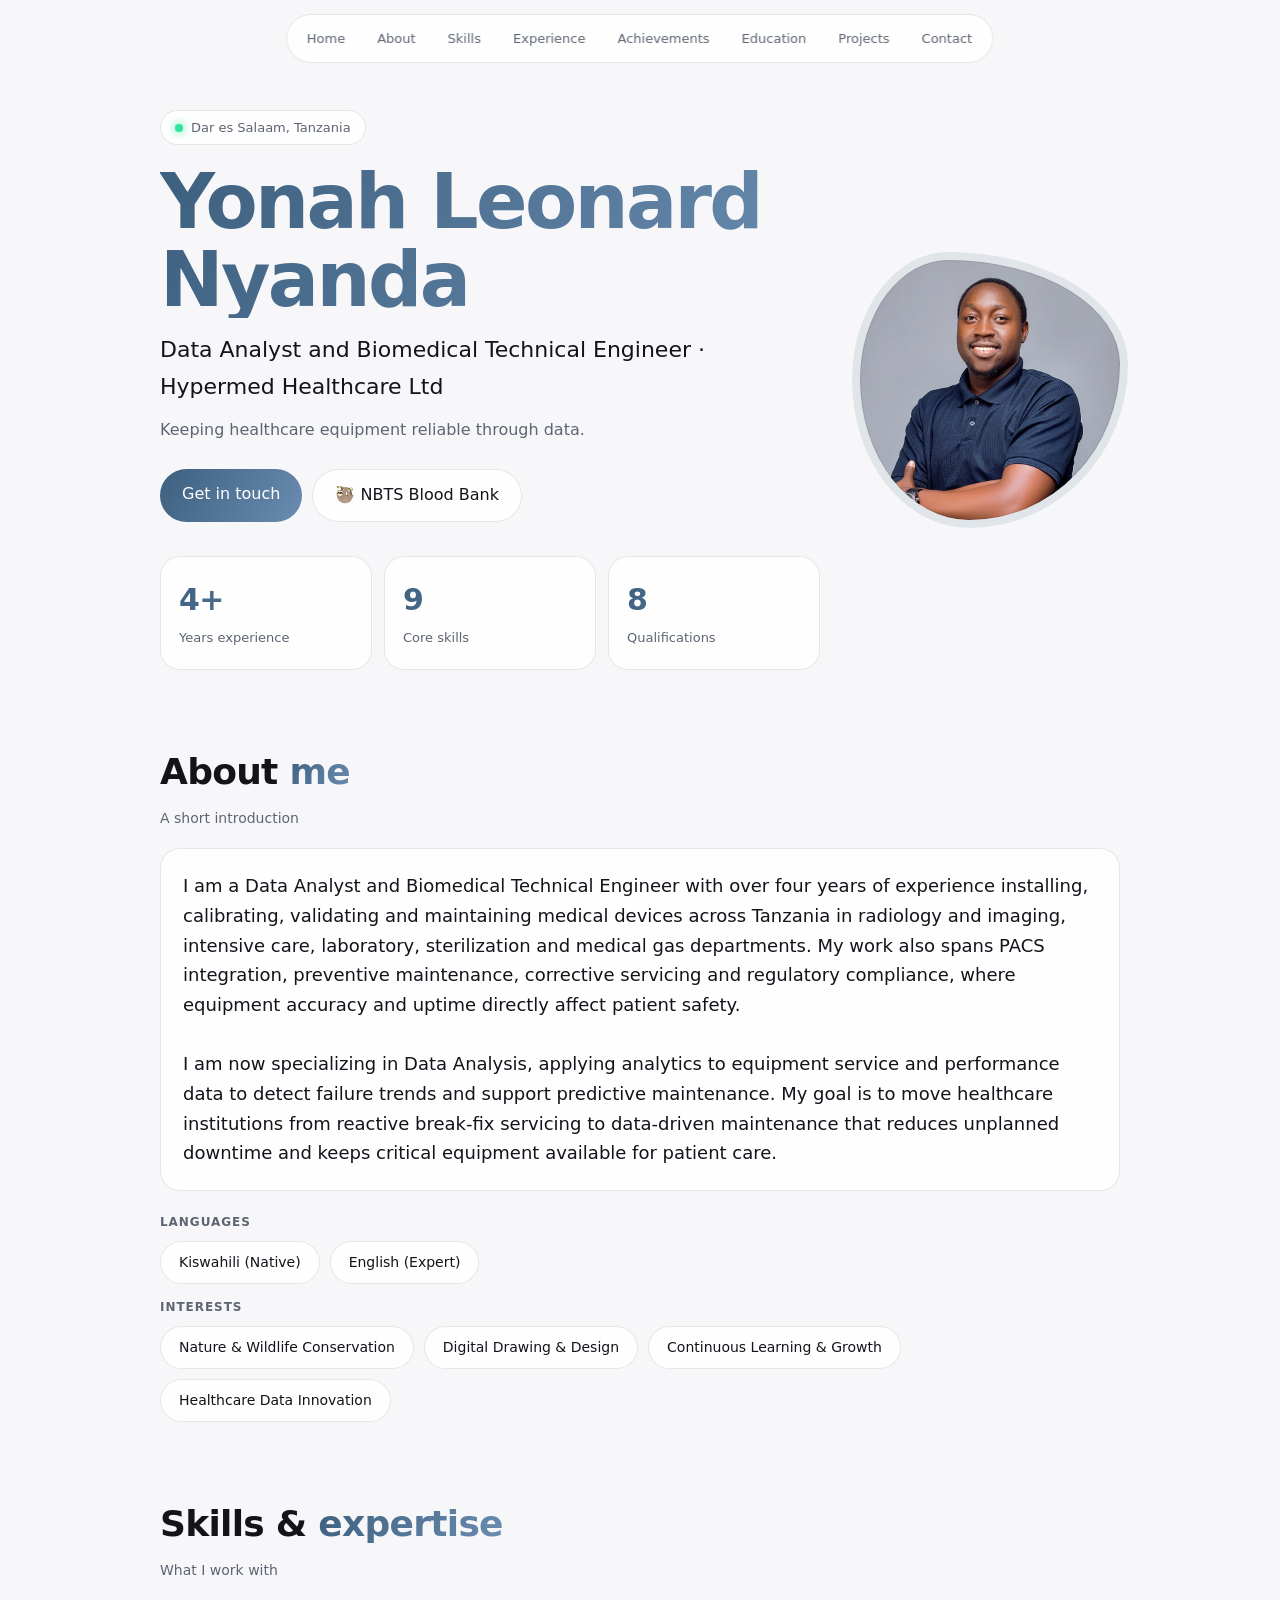
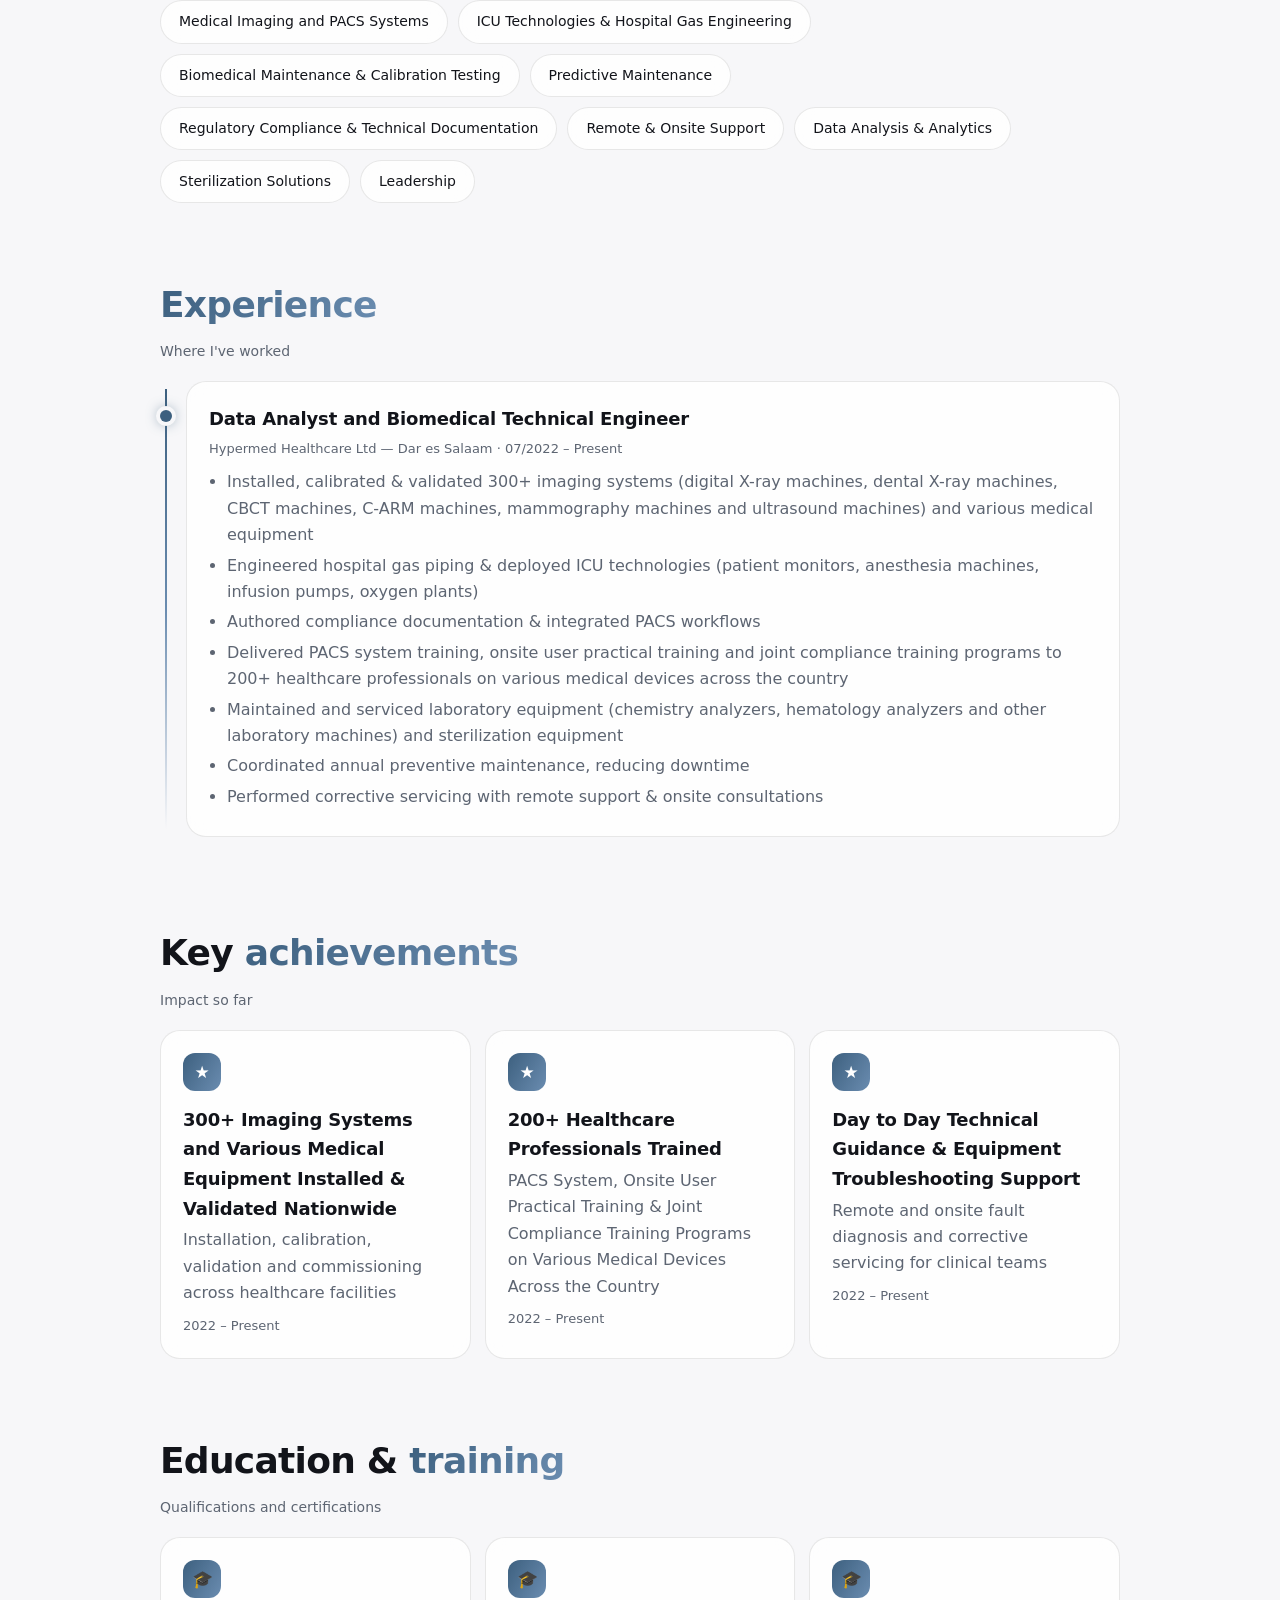
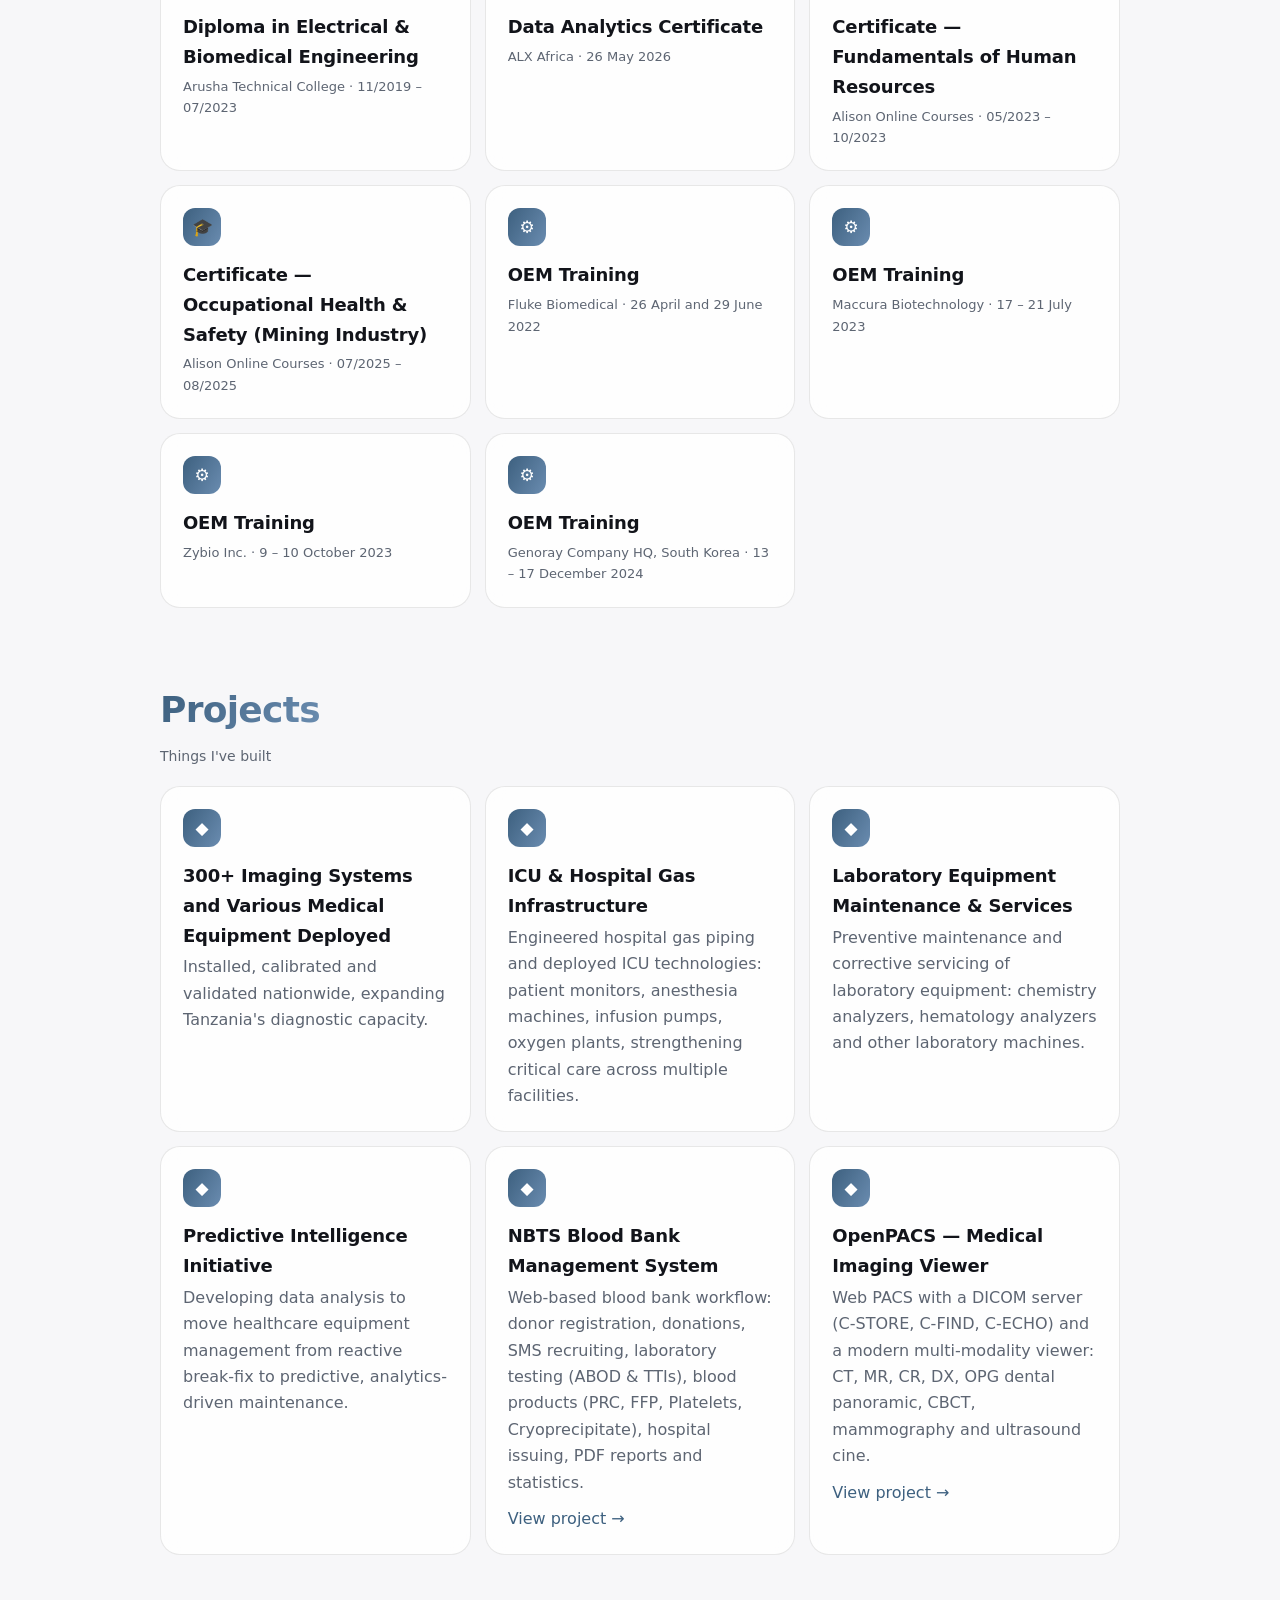
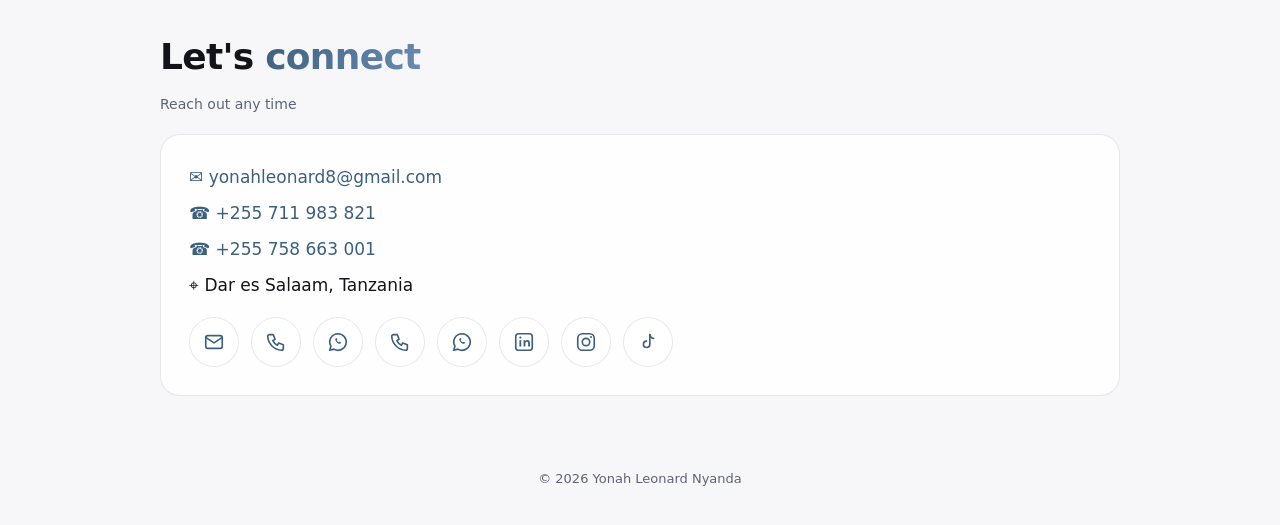
==== commit aa219021: "Revert "Move portfolio into projects/portfolio with root redirect" This reverts commit 2b1658328eb6e" ====
--- a/index.html
+++ b/index.html
@@ -2,10 +2,167 @@
 <html lang="en">
 <head>
 <meta charset="utf-8">
-<meta http-equiv="refresh" content="0; url=projects/portfolio/index.html">
-<title>NBTS Portfolio — Redirecting…</title>
+<meta name="viewport" content="width=device-width, initial-scale=1, viewport-fit=cover">
+<title>Portfolio</title>
+<style>
+:root{--bg:#07080b;--card:rgba(255,255,255,.04);--tx:#f2f3f5;--mut:#8b93a1;--ac:#8fb0d4;--ac2:#4f7aa8;--on:#08111d;--bd:rgba(255,255,255,.09);--pn:#11131a;box-sizing:border-box;padding-top:env(safe-area-inset-top,0px);padding-bottom:env(safe-area-inset-bottom,0px)}
+@media(prefers-color-scheme:light){:root:not([data-theme="dark"]){--bg:#f7f7f9;--card:rgba(255,255,255,.8);--tx:#12141a;--mut:#5d6572;--bd:rgba(0,0,0,.09);--pn:#fff;--ac:#3d607f;--ac2:#6a8cb0;--on:#fff}}
+:root[data-theme="light"]{--bg:#f7f7f9;--card:rgba(255,255,255,.8);--tx:#12141a;--mut:#5d6572;--bd:rgba(0,0,0,.09);--pn:#fff;--ac:#3d607f;--ac2:#6a8cb0;--on:#fff}
+*{box-sizing:border-box}html{scroll-behavior:smooth;scroll-padding-top:90px}
+body{margin:0;background:var(--bg);color:var(--tx);font:16px/1.65 "Inter",system-ui,-apple-system,"Segoe UI",Roboto,sans-serif;overflow-x:hidden}
+a{color:var(--ac);text-decoration:none}
+.orb{position:fixed;border-radius:50%;filter:blur(110px);opacity:.28;pointer-events:none;z-index:0}
+.o1{width:460px;height:460px;background:var(--ac);top:-120px;right:-100px}
+.o2{width:380px;height:380px;background:var(--ac2);bottom:-120px;left:-120px;opacity:.18}
+main,nav,footer{position:relative;z-index:1}
+nav{position:fixed;top:calc(14px + env(safe-area-inset-top,0px));left:50%;transform:translateX(-50%);z-index:6;display:flex;gap:4px;padding:6px;border-radius:99px;background:var(--card);border:1px solid var(--bd);backdrop-filter:blur(16px);-webkit-backdrop-filter:blur(16px);max-width:calc(100% - 24px);overflow-x:auto;white-space:nowrap}
+nav a{color:var(--mut);font-size:13px;padding:7px 14px;border-radius:99px;transition:.2s}
+nav a:hover{color:var(--tx);background:var(--card)}
+section{max-width:1000px;margin:0 auto;padding:36px 20px}
+h2{font-size:clamp(26px,4vw,36px);letter-spacing:-.02em;margin:0 0 6px}
+.sub{color:var(--mut);margin:0 0 18px;font-size:14px}
+.grad{background:linear-gradient(120deg,var(--ac),var(--ac2));-webkit-background-clip:text;background-clip:text;color:transparent}
+.hero{min-height:auto;display:flex;align-items:center;gap:40px;flex-wrap:wrap-reverse;padding-top:110px}
+.hero .t{flex:1 1 340px}
+.badge{display:inline-flex;align-items:center;gap:8px;padding:6px 14px;border-radius:99px;background:var(--card);border:1px solid var(--bd);font-size:13px;color:var(--mut);margin-bottom:18px}
+.badge i{width:8px;height:8px;border-radius:50%;background:#2ee59d;box-shadow:0 0 10px #2ee59d}
+h1{font-size:clamp(40px,8vw,76px);line-height:1.02;letter-spacing:-.035em;margin:0 0 14px}
+.role{font-size:clamp(17px,2.4vw,22px);color:var(--tx);margin:0 0 12px;font-weight:500}
+.tag{color:var(--mut);max-width:520px;margin:0}
+.photo{width:min(260px,70vw);aspect-ratio:1;border-radius:34% 66% 58% 42%/46% 40% 60% 54%;background:var(--card) center/103% no-repeat;display:grid;place-items:center;font-size:72px;font-weight:800;border:1px solid var(--bd);box-shadow:0 0 0 8px color-mix(in srgb,var(--ac) 12%,transparent)}
+.btns{display:flex;gap:10px;margin-top:26px;flex-wrap:wrap}
+.btn{padding:12px 22px;border-radius:99px;border:1px solid var(--bd);background:var(--card);color:var(--tx);font:600 14px inherit;font-family:inherit;cursor:pointer;transition:.2s}
+.btn:hover{transform:translateY(-2px);border-color:var(--ac)}
+.btn.p{background:linear-gradient(120deg,var(--ac),var(--ac2));border:0;color:var(--on)}
+.bento{display:grid;grid-template-columns:repeat(3,1fr);gap:12px;margin-top:34px}
+.glass{background:var(--card);border:1px solid var(--bd);border-radius:20px;backdrop-filter:blur(10px);-webkit-backdrop-filter:blur(10px);transition:.25s}
+.stat{padding:18px}.stat b{display:block;font-size:30px;letter-spacing:-.02em}.stat span{color:var(--mut);font-size:13px}
+.chips{display:flex;flex-wrap:wrap;gap:10px}
+.chip{padding:9px 18px;border-radius:99px;font-size:14px;transition:.2s}
+.chip:hover{border-color:var(--ac);transform:translateY(-2px)}
+.grid{display:grid;grid-template-columns:repeat(auto-fit,minmax(270px,1fr));gap:14px}
+.card{padding:22px}.card:hover{transform:translateY(-4px);border-color:color-mix(in srgb,var(--ac) 55%,transparent)}
+.card h3{margin:0 0 4px;font-size:18px;letter-spacing:-.01em}.card .m{color:var(--mut);font-size:13px;margin-bottom:10px}.card p{margin:0;color:var(--mut)}
+.ico{width:38px;height:38px;border-radius:12px;display:grid;place-items:center;background:linear-gradient(120deg,var(--ac),var(--ac2));color:var(--on);margin-bottom:14px;font-size:17px}
+.tl{position:relative;padding-left:26px}
+.tl:before{content:"";position:absolute;left:5px;top:8px;bottom:8px;width:2px;background:linear-gradient(var(--ac),var(--ac2),transparent)}
+.tl .card{margin-bottom:14px;position:relative}
+.tl .card:before{content:"";position:absolute;left:-27px;top:28px;width:12px;height:12px;border-radius:50%;background:var(--ac);box-shadow:0 0 0 4px var(--bg),0 0 14px var(--ac)}
+.contact{padding:28px;display:grid;gap:8px;font-size:17px}
+.contact a,.contact span{display:block}.contact .soc{display:flex;gap:12px;flex-wrap:wrap;margin-top:10px}.contact .soc a{width:50px;height:50px;border-radius:50%;display:grid;place-items:center;border:1px solid var(--bd);background:var(--card);color:var(--ac);transition:.2s}.contact .soc a:hover{background:linear-gradient(120deg,var(--ac),var(--ac2));color:var(--on);transform:translateY(-3px);border-color:transparent}
+footer{text-align:center;color:var(--mut);font-size:13px;padding:36px 20px}
+.rv{opacity:0;transform:translateY(24px);transition:opacity .7s,transform .7s}.rv.in{opacity:1;transform:none}
+#panel{position:fixed;inset:0 0 0 auto;width:min(440px,100%);background:var(--pn);border-left:1px solid var(--bd);z-index:10;transform:translateX(100%);transition:.3s;overflow:auto;padding:22px;padding-top:calc(22px + env(safe-area-inset-top,0px))}
+#panel.open{transform:none}
+#panel h3{margin:0 0 4px}#panel small{color:var(--mut);display:block;margin-bottom:14px}
+#panel label{display:block;font-size:11px;color:var(--mut);margin:14px 0 5px;text-transform:uppercase;letter-spacing:.08em}
+#panel input,#panel textarea{width:100%;padding:10px 12px;border-radius:12px;border:1px solid var(--bd);background:var(--card);color:var(--tx);font:inherit;font-size:14px}
+#panel textarea{min-height:90px;resize:vertical}
+#about-t{white-space:pre-line}.card ul{margin:0;padding-left:18px;color:var(--mut)}.card li{margin:4px 0}.meta{margin-top:22px}.meta b{display:block;font-size:12px;letter-spacing:.08em;text-transform:uppercase;color:var(--mut);margin:14px 0 8px}
+@media(max-width:560px){.bento{grid-template-columns:1fr 1fr}}
+@media print{nav,#panel,.btns,.orb{display:none!important}.rv{opacity:1;transform:none}.hero{min-height:0}}
+</style>
 </head>
-<body style="font-family:sans-serif;text-align:center;padding-top:40vh">
-<p>Redirecting to <a href="projects/portfolio/index.html">my portfolio</a>…</p>
+<body>
+<nav><a href="#top">Home</a><a href="#about">About</a><a href="#skills">Skills</a><a href="#exp">Experience</a><a href="#ach">Achievements</a><a href="#edu">Education</a><a href="#proj">Projects</a><a href="#contact">Contact</a></nav>
+<main>
+<section class="hero" id="top">
+  <div class="t">
+    <div class="badge"><i></i><span id="loc-b"></span></div>
+    <h1 id="name" class="grad"></h1><p class="role" id="role"></p><p class="tag" id="tagline"></p>
+    <div class="btns"><a class="btn p" href="#contact">Get in touch</a><a class="btn" href="https://ubiquitous-space-trout-77wv54x79p763rjxv-8500.app.github.dev/" target="_blank" rel="noopener">🦥 NBTS Blood Bank</a><button class="btn" style="display:none" onclick="window.print()">Save as PDF</button><button class="btn" style="display:none" onclick="togglePanel()">✎ Edit my details</button></div>
+    <div class="bento" id="stats"></div>
+  </div>
+  <div class="photo" id="photo"></div>
+</section>
+<section id="about" class="rv"><h2>About <span class="grad">me</span></h2><p class="sub">A short introduction</p><div class="glass card" style="font-size:18px;color:var(--tx)" id="about-t"></div><div class="meta" id="meta"></div></section>
+<section id="skills" class="rv"><h2>Skills &amp; <span class="grad">expertise</span></h2><p class="sub">What I work with</p><div class="chips" id="skills-l"></div></section>
+<section id="exp" class="rv"><h2><span class="grad">Experience</span></h2><p class="sub">Where I've worked</p><div class="tl" id="exp-l"></div></section>
+<section id="ach" class="rv"><h2>Key <span class="grad">achievements</span></h2><p class="sub">Impact so far</p><div class="grid" id="ach-l"></div></section>
+<section id="edu" class="rv"><h2>Education &amp; <span class="grad">training</span></h2><p class="sub">Qualifications and certifications</p><div class="grid" id="edu-l"></div></section>
+<section id="proj" class="rv"><h2><span class="grad">Projects</span></h2><p class="sub">Things I've built</p><div class="grid" id="proj-l"></div></section>
+<section id="contact" class="rv"><h2>Let's <span class="grad">connect</span></h2><p class="sub">Reach out any time</p><div class="glass contact" id="contact-l"></div></section>
+</main>
+<footer id="foot"></footer>
+
+<aside id="panel">
+  <h3>Edit your details</h3><small>Changes appear live and are saved in this browser.</small>
+  <label>Full name</label><input id="f-name">
+  <label>Job title</label><input id="f-role">
+  <label>Employer</label><input id="f-company">
+  <label>Tagline</label><textarea id="f-tagline"></textarea>
+  <label>Profile photo</label><input type="file" id="f-photo" accept="image/*">
+  <label>About you</label><textarea id="f-about"></textarea>
+  <label>Years of experience</label><input id="f-years">
+  <label>Skills (comma separated)</label><textarea id="f-skills"></textarea>
+  <label>Experience — one per line: Role | Company | Period | Description</label><textarea id="f-exp"></textarea>
+  <label>Education &amp; training — one per line: Title | Institution | Year</label><textarea id="f-edu"></textarea>
+  <label>Projects — one per line: Name | Description | Link (optional)</label><textarea id="f-proj"></textarea>
+  <label>Key achievements — one per line: Title | Detail | Period</label><textarea id="f-ach"></textarea>
+  <label>Languages (comma separated)</label><input id="f-lang">
+  <label>Interests (comma separated)</label><textarea id="f-interests"></textarea>
+  <label>Social links — one per line: Label | URL</label><textarea id="f-social"></textarea>
+  <label>Email</label><input id="f-email" type="email">
+  <label>Phone</label><input id="f-phone">
+  <label>Location</label><input id="f-loc">
+  <label>LinkedIn / website URL</label><input id="f-link">
+  <div class="btns"><button class="btn p" onclick="togglePanel()">Done</button><button class="btn" onclick="resetAll()">Reset</button></div>
+</aside>
+
+<script>
+var KEY="portfolio-v2";
+var D={"name": "Yonah Leonard Nyanda", "role": "Data Analyst and Biomedical Technical Engineer", "company": "Hypermed Healthcare Ltd", "tagline": "Keeping healthcare equipment reliable through data.", "about": "I am a Data Analyst and Biomedical Technical Engineer with over four years of experience installing, calibrating, validating and maintaining medical devices across Tanzania in radiology and imaging, intensive care, laboratory, sterilization and medical gas departments. My work also spans PACS integration, preventive maintenance, corrective servicing and regulatory compliance, where equipment accuracy and uptime directly affect patient safety.\n\nI am now specializing in Data Analysis, applying analytics to equipment service and performance data to detect failure trends and support predictive maintenance. My goal is to move healthcare institutions from reactive break-fix servicing to data-driven maintenance that reduces unplanned downtime and keeps critical equipment available for patient care.", "years": "4+", "skills": "Medical Imaging and PACS Systems, ICU Technologies & Hospital Gas Engineering, Biomedical Maintenance & Calibration Testing, Predictive Maintenance, Regulatory Compliance & Technical Documentation, Remote & Onsite Support, Data Analysis & Analytics, Sterilization Solutions, Leadership", "exp": "Data Analyst and Biomedical Technical Engineer | Hypermed Healthcare Ltd — Dar es Salaam | 07/2022 – Present | Installed, calibrated & validated 300+ imaging systems (digital X-ray machines, dental X-ray machines, CBCT machines, C-ARM machines, mammography machines and ultrasound machines) and various medical equipment • Engineered hospital gas piping & deployed ICU technologies (patient monitors, anesthesia machines, infusion pumps, oxygen plants) • Authored compliance documentation & integrated PACS workflows • Delivered PACS system training, onsite user practical training and joint compliance training programs to 200+ healthcare professionals on various medical devices across the country • Maintained and serviced laboratory equipment (chemistry analyzers, hematology analyzers and other laboratory machines) and sterilization equipment • Coordinated annual preventive maintenance, reducing downtime • Performed corrective servicing with remote support & onsite consultations", "edu": "Diploma in Electrical & Biomedical Engineering | Arusha Technical College | 11/2019 – 07/2023\nData Analytics Certificate | ALX Africa | 26 May 2026\nCertificate — Fundamentals of Human Resources | Alison Online Courses | 05/2023 – 10/2023\nCertificate — Occupational Health & Safety (Mining Industry) | Alison Online Courses | 07/2025 – 08/2025\nOEM Training | Fluke Biomedical | 26 April and 29 June 2022\nOEM Training | Maccura Biotechnology | 17 – 21 July 2023\nOEM Training | Zybio Inc. | 9 – 10 October 2023\nOEM Training | Genoray Company HQ, South Korea | 13 – 17 December 2024", "proj": "300+ Imaging Systems and Various Medical Equipment Deployed | Installed, calibrated and validated nationwide, expanding Tanzania's diagnostic capacity. | \nICU & Hospital Gas Infrastructure | Engineered hospital gas piping and deployed ICU technologies: patient monitors, anesthesia machines, infusion pumps, oxygen plants, strengthening critical care across multiple facilities. | \nLaboratory Equipment Maintenance & Services | Preventive maintenance and corrective servicing of laboratory equipment: chemistry analyzers, hematology analyzers and other laboratory machines. | \nPredictive Intelligence Initiative | Developing data analysis to move healthcare equipment management from reactive break-fix to predictive, analytics-driven maintenance. | \nNBTS Blood Bank Management System | Web-based blood bank workflow: donor registration, donations, SMS recruiting, laboratory testing (ABOD & TTIs), blood products (PRC, FFP, Platelets, Cryoprecipitate), hospital issuing, PDF reports and statistics. | https://github.com/Sybers12/sybers12.github.io/tree/main/projects/bloodbank\nOpenPACS — Medical Imaging Viewer | Web PACS with a DICOM server (C-STORE, C-FIND, C-ECHO) and a modern multi-modality viewer: CT, MR, CR, DX, OPG dental panoramic, CBCT, mammography and ultrasound cine. | https://github.com/Sybers12/sybers12.github.io/tree/main/projects/pacs", "ach": "300+ Imaging Systems and Various Medical Equipment Installed & Validated Nationwide | Installation, calibration, validation and commissioning across healthcare facilities | 2022 – Present\n200+ Healthcare Professionals Trained | PACS System, Onsite User Practical Training & Joint Compliance Training Programs on Various Medical Devices Across the Country | 2022 – Present\nDay to Day Technical Guidance & Equipment Troubleshooting Support | Remote and onsite fault diagnosis and corrective servicing for clinical teams | 2022 – Present", "lang": "Kiswahili (Native), English (Expert)", "interests": "Nature & Wildlife Conservation, Digital Drawing & Design, Continuous Learning & Growth, Healthcare Data Innovation", "social": "LinkedIn | https://www.linkedin.com/in/yonah-leonard-408133188/\nInstagram | https://www.instagram.com/mr_y.o.n.a.h.21\nTikTok | https://www.tiktok.com/@theoptimist21", "email": "yonahleonard8@gmail.com", "phone": "+255 711 983 821, +255 758 663 001", "loc": "Dar es Salaam, Tanzania", "link": "", "photo": "[data-uri]"};
+try{var s=localStorage.getItem(KEY);if(s)D=Object.assign(D,JSON.parse(s))}catch(e){}
+var $=function(i){return document.getElementById(i)};
+function esc(t){return String(t).replace(/[&<>"]/g,function(c){return{"&":"&amp;","<":"&lt;",">":"&gt;",'"':"&quot;"}[c]})}
+function rows(t){return t.split("\n").map(function(l){return l.trim()}).filter(Boolean).map(function(l){return l.split("|").map(function(x){return x.trim()})})}
+function bul(s){var a=(s||"").split(" • ").map(function(x){return x.trim()}).filter(Boolean);return a.length>1?"<ul>"+a.map(function(x){return "<li>"+esc(x)+"</li>"}).join("")+"</ul>":"<p>"+esc(s||"")+"</p>"}
+function render(){
+  document.title=D.name+" — Portfolio";
+  $("name").textContent=D.name;
+  $("loc-b").textContent=D.loc||"Open to opportunities";
+  $("role").textContent=D.role+(D.company?" · "+D.company:"");
+  $("tagline").textContent=D.tagline;$("about-t").textContent=D.about;
+  var p=$("photo");
+  if(D.photo){p.style.backgroundImage="url("+D.photo+")";p.textContent=""}
+  else{p.style.backgroundImage="none";p.innerHTML='<span class="grad">'+esc(D.name.split(/\s+/).filter(Boolean).slice(0,2).map(function(w){return w[0]}).join("").toUpperCase())+'</span>'}
+  var sk=D.skills.split(",").map(function(x){return x.trim()}).filter(Boolean);
+  var ex=rows(D.exp),ed=rows(D.edu),pr=rows(D.proj);
+  $("stats").innerHTML=[[D.years,"Years experience"],[sk.length,"Core skills"],[ed.length,"Qualifications"]].map(function(s){return '<div class="glass stat"><b class="grad">'+esc(s[0]||"–")+'</b><span>'+s[1]+'</span></div>'}).join("");
+  $("skills-l").innerHTML=sk.map(function(x){return '<span class="glass chip">'+esc(x)+'</span>'}).join("");
+  $("exp-l").innerHTML=ex.map(function(r){return '<div class="glass card"><h3>'+esc(r[0]||"")+'</h3><div class="m">'+esc([r[1],r[2]].filter(Boolean).join(" · "))+'</div>'+bul(r[3])+'</div>'}).join("");
+  $("ach-l").innerHTML=rows(D.ach).map(function(r){return '<div class="glass card"><div class="ico">★</div><h3>'+esc(r[0]||"")+'</h3><p>'+esc(r[1]||"")+'</p><div class="m" style="margin:8px 0 0">'+esc(r[2]||"")+'</div></div>'}).join("");
+  var lg=D.lang.split(",").map(function(x){return x.trim()}).filter(Boolean),it=D.interests.split(",").map(function(x){return x.trim()}).filter(Boolean);
+  $("meta").innerHTML=(lg.length?'<b>Languages</b><div class="chips">'+lg.map(function(x){return '<span class="glass chip">'+esc(x)+'</span>'}).join("")+'</div>':"")+(it.length?'<b>Interests</b><div class="chips">'+it.map(function(x){return '<span class="glass chip">'+esc(x)+'</span>'}).join("")+'</div>':"");
+  $("edu-l").innerHTML=ed.map(function(r){var cert=/certif|diploma|degree/i.test(r[0]||"");return '<div class="glass card"><div class="ico">'+(cert?"🎓":"⚙")+'</div><h3>'+esc(r[0]||"")+'</h3><div class="m" style="margin:0">'+esc([r[1],r[2]].filter(Boolean).join(" · "))+'</div></div>'}).join("");
+  $("proj-l").innerHTML=pr.map(function(r){var l=r[2]&&/^https?:\/\//.test(r[2])?'<p style="margin-top:10px"><a href="'+esc(r[2])+'" target="_blank" rel="noopener">View project →</a></p>':"";return '<div class="glass card"><div class="ico">◆</div><h3>'+esc(r[0]||"")+'</h3><p>'+esc(r[1]||"")+'</p>'+l+'</div>'}).join("");
+  var c=[];
+  if(D.email)c.push('<a href="mailto:'+esc(D.email)+'">✉ '+esc(D.email)+'</a>');
+  var ph=(D.phone||"").split(",").map(function(x){return x.trim()}).filter(Boolean);
+  ph.forEach(function(n){c.push('<a href="tel:+'+esc(n.replace(/\D/g,""))+'">☎ '+esc(n)+'</a>')});
+  if(D.loc)c.push('<span>⌖ '+esc(D.loc)+'</span>');
+  if(D.link&&/^https?:\/\//.test(D.link))c.push('<a href="'+esc(D.link)+'" target="_blank" rel="noopener">↗ '+esc(D.link)+'</a>');
+  var IC={"mail": "<svg viewBox=\"0 0 24 24\" width=\"22\" height=\"22\" fill=\"none\" stroke=\"currentColor\" stroke-width=\"1.8\" stroke-linecap=\"round\" stroke-linejoin=\"round\"><rect x=\"3\" y=\"5\" width=\"18\" height=\"14\" rx=\"2\"/><path d=\"M3 7l9 6 9-6\"/></svg>", "phone": "<svg viewBox=\"0 0 24 24\" width=\"22\" height=\"22\" fill=\"none\" stroke=\"currentColor\" stroke-width=\"1.8\" stroke-linecap=\"round\" stroke-linejoin=\"round\"><path d=\"M5 4h4l2 5-2.5 1.5a11 11 0 0 0 5 5L15 13l5 2v4a2 2 0 0 1-2 2A16 16 0 0 1 3 6a2 2 0 0 1 2-2z\"/></svg>", "whatsapp": "<svg viewBox=\"0 0 24 24\" width=\"22\" height=\"22\" fill=\"none\" stroke=\"currentColor\" stroke-width=\"1.8\" stroke-linecap=\"round\" stroke-linejoin=\"round\"><path d=\"M12 3a9 9 0 0 0-7.7 13.6L3 21l4.5-1.2A9 9 0 1 0 12 3z\"/><path d=\"M9 8.5c0 3 2.500 5.500 5.500 5.500l1-1.500-1.800-.9-.8.8c-1-.4-1.900-1.300-2.300-2.300l.8-.8-.9-1.800z\" fill=\"currentColor\" stroke=\"none\"/></svg>", "linkedin": "<svg viewBox=\"0 0 24 24\" width=\"22\" height=\"22\" fill=\"none\" stroke=\"currentColor\" stroke-width=\"1.8\" stroke-linecap=\"round\" stroke-linejoin=\"round\"><rect x=\"3\" y=\"3\" width=\"18\" height=\"18\" rx=\"3\"/><rect x=\"7\" y=\"10\" width=\"2\" height=\"7\" fill=\"currentColor\" stroke=\"none\"/><circle cx=\"8\" cy=\"7.2\" r=\"1.200\" fill=\"currentColor\" stroke=\"none\"/><path d=\"M11.500 10h2v1c.5-.8 1.300-1.200 2.300-1.200 1.800 0 2.700 1.100 2.700 3V17h-2v-3.700c0-.9-.4-1.500-1.300-1.500s-1.700.6-1.700 1.600V17h-2z\" fill=\"currentColor\" stroke=\"none\"/></svg>", "instagram": "<svg viewBox=\"0 0 24 24\" width=\"22\" height=\"22\" fill=\"none\" stroke=\"currentColor\" stroke-width=\"1.8\" stroke-linecap=\"round\" stroke-linejoin=\"round\"><rect x=\"3\" y=\"3\" width=\"18\" height=\"18\" rx=\"5\"/><circle cx=\"12\" cy=\"12\" r=\"4\"/><circle cx=\"17.500\" cy=\"6.500\" r=\"1.100\" fill=\"currentColor\" stroke=\"none\"/></svg>", "tiktok": "<svg viewBox=\"0 0 24 24\" width=\"22\" height=\"22\" fill=\"none\" stroke=\"currentColor\" stroke-width=\"1.8\" stroke-linecap=\"round\" stroke-linejoin=\"round\"><path d=\"M14 4v10.500a3.500 3.500 0 1 1-3.500-3.500\"/><path d=\"M14 4c.3 2.300 1.800 3.800 4 4\"/></svg>", "link": "<svg viewBox=\"0 0 24 24\" width=\"22\" height=\"22\" fill=\"none\" stroke=\"currentColor\" stroke-width=\"1.8\" stroke-linecap=\"round\" stroke-linejoin=\"round\"><path d=\"M10 14a4 4 0 0 0 5.700 0l3-3a4 4 0 0 0-5.700-5.700l-1 1\"/><path d=\"M14 10a4 4 0 0 0-5.700 0l-3 3a4 4 0 0 0 5.700 5.700l1-1\"/></svg>"};
+  var sc=[];function ib(h,k,l,x){sc.push('<a href="'+esc(h)+'"'+(x?' target="_blank" rel="noopener"':'')+' aria-label="'+esc(l)+'" title="'+esc(l)+'">'+IC[k]+'</a>')}
+  if(D.email)ib("mailto:"+D.email,"mail","Email");
+  ph.forEach(function(n,i){var dg=n.replace(/\D/g,"");ib("tel:+"+dg,"phone","Call "+n);ib("https://wa.me/"+dg,"whatsapp","WhatsApp "+n,1)});
+  rows(D.social).forEach(function(r){if(r[1]&&/^https?:\/\//.test(r[1])){var n=(r[0]||"").toLowerCase();ib(r[1],IC[n]?n:"link",r[0]||"Link",1)}});
+  $("contact-l").innerHTML=(c.join("")||'<span style="color:var(--mut)">Add your email and phone in the edit panel.</span>')+(sc.length?'<div class="soc">'+sc.join("")+'</div>':"");
+  $("foot").textContent="© "+new Date().getFullYear()+" "+D.name;
+}
+var F={name:"f-name",role:"f-role",company:"f-company",tagline:"f-tagline",about:"f-about",years:"f-years",skills:"f-skills",exp:"f-exp",edu:"f-edu",proj:"f-proj",email:"f-email",phone:"f-phone",loc:"f-loc",link:"f-link",ach:"f-ach",lang:"f-lang",interests:"f-interests",social:"f-social"};
+function save(){try{localStorage.setItem(KEY,JSON.stringify(D))}catch(e){}}
+function fill(){Object.keys(F).forEach(function(k){$(F[k]).value=D[k]||""})}
+Object.keys(F).forEach(function(k){$(F[k]).addEventListener("input",function(e){D[k]=e.target.value;save();render()})});
+$("f-photo").addEventListener("change",function(e){
+  var f=e.target.files[0];if(!f)return;var r=new FileReader();
+  r.onload=function(){var im=new Image();im.onload=function(){var c=document.createElement("canvas"),m=420,k=Math.min(1,m/Math.max(im.width,im.height));c.width=im.width*k;c.height=im.height*k;c.getContext("2d").drawImage(im,0,0,c.width,c.height);D.photo=c.toDataURL("image/jpeg",.85);save();render()};im.src=r.result};
+  r.readAsDataURL(f)});
+function togglePanel(){$("panel").classList.toggle("open")}
+function resetAll(){if(confirm("Reset everything to the starting details?")){try{localStorage.removeItem(KEY)}catch(e){}location.reload()}}
+fill();render();
+var rv=document.querySelectorAll(".rv");
+if("IntersectionObserver" in window){var io=new IntersectionObserver(function(es){es.forEach(function(e){if(e.isIntersecting){e.target.classList.add("in");io.unobserve(e.target)}})},{threshold:.1});rv.forEach(function(x){io.observe(x)})}else{rv.forEach(function(x){x.classList.add("in")})}
+</script>
 </body>
 </html>
